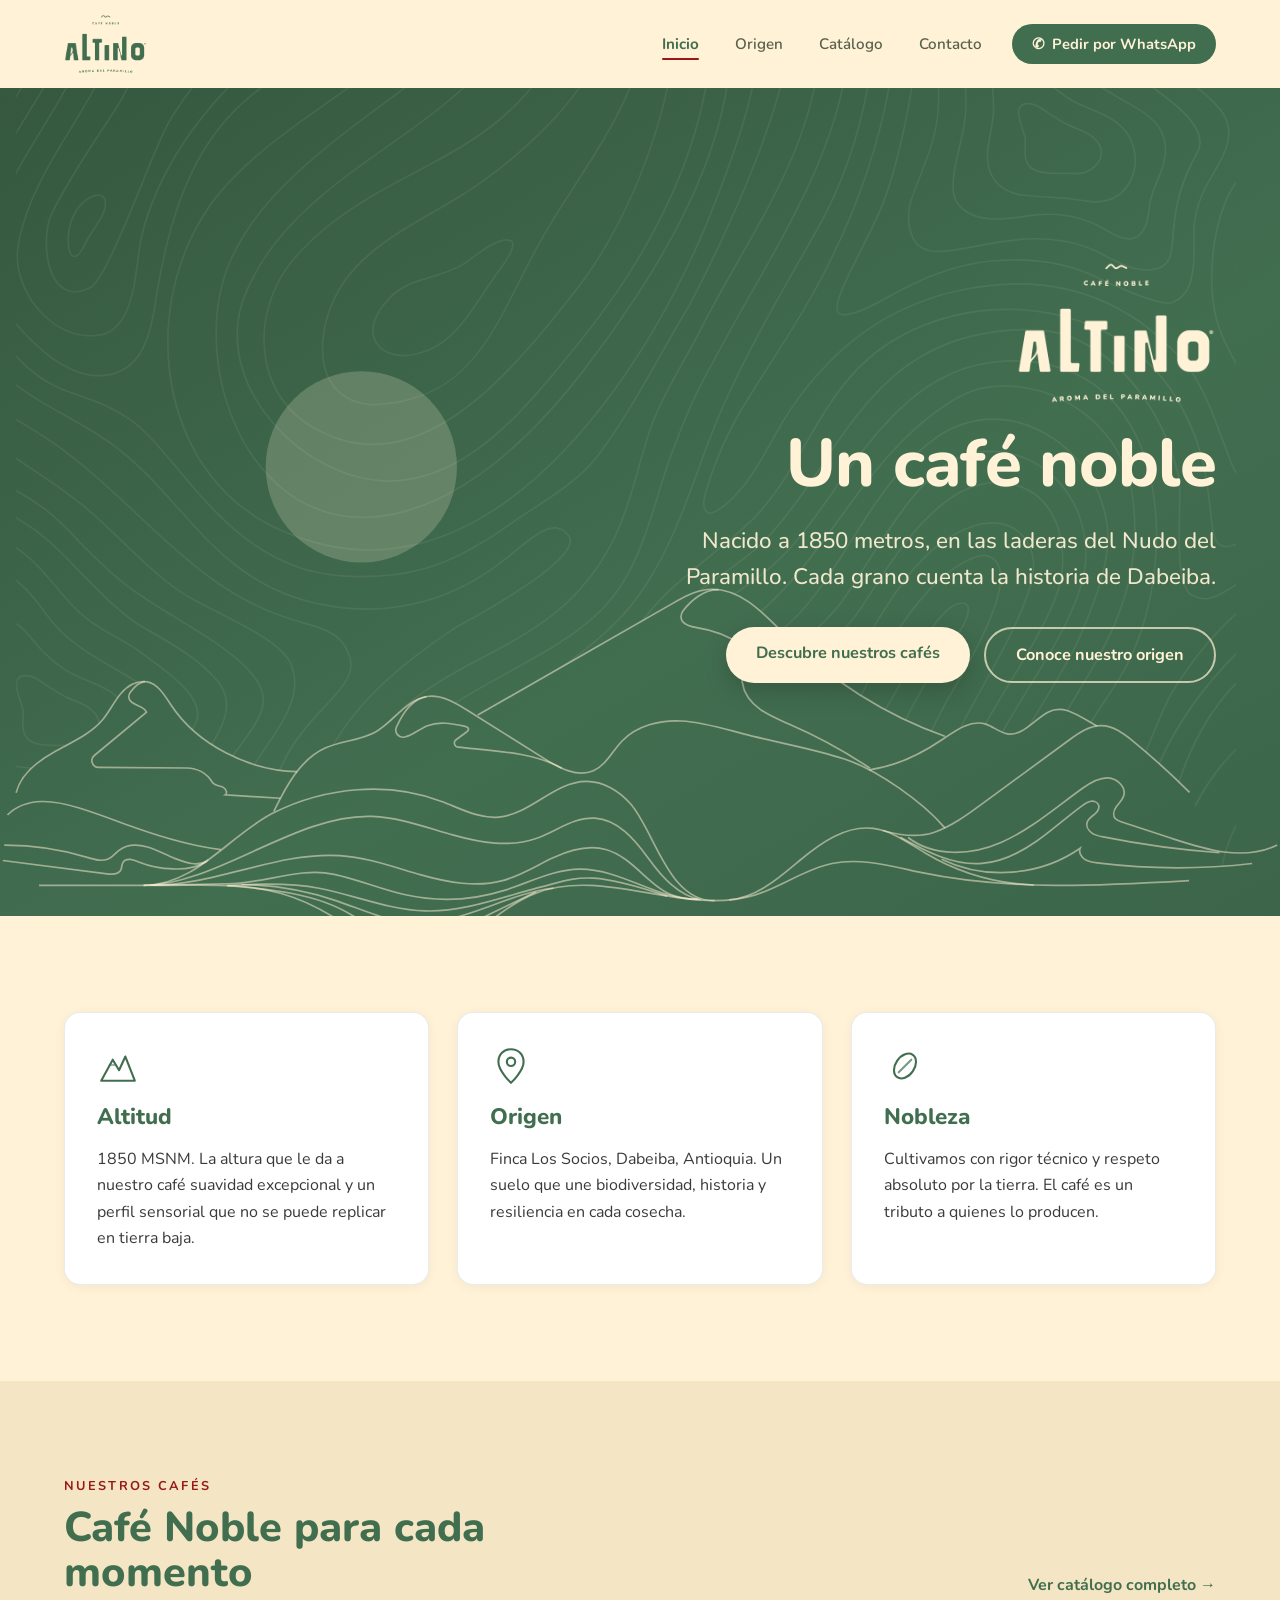
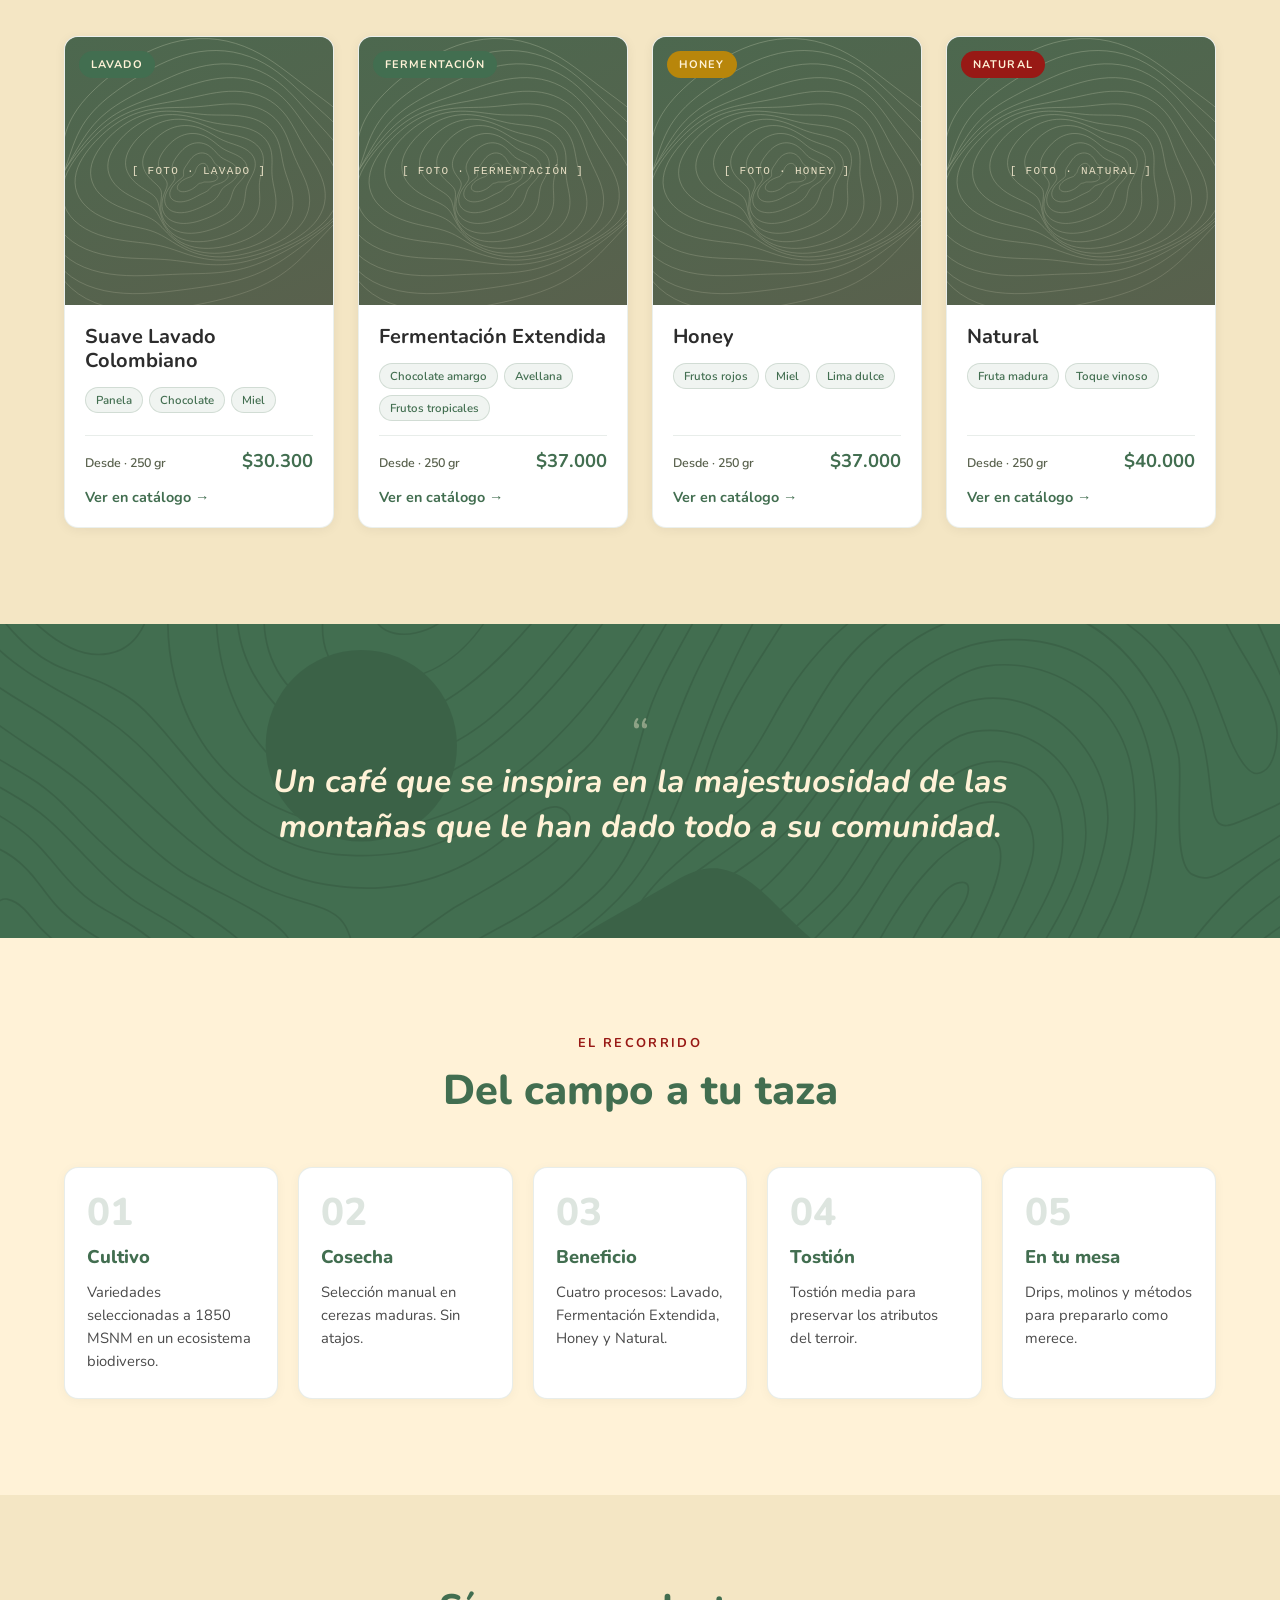
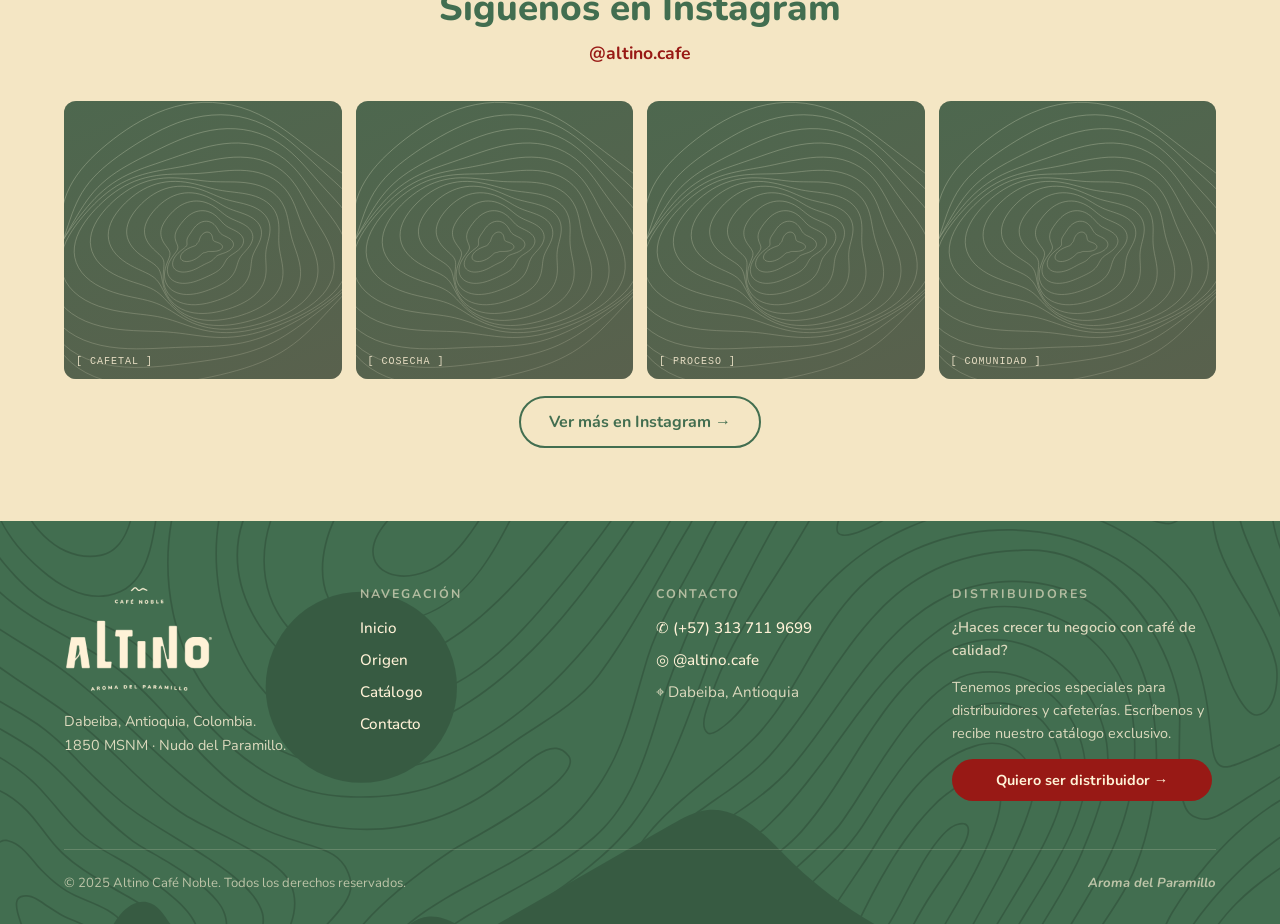
==== index.html @ 61cf91ed "refactor" ====
<!doctype html>
<html>
  <head>
    <meta charset="utf-8" />
    <meta name="viewport" content="width=device-width, initial-scale=1" />
    <link rel="stylesheet" href="./styles.css" />
    <script src="./main.js" defer></script>
    <title>Altino Café Noble — Aroma del Paramillo | Dabeiba, Antioquia</title>
    <meta
      name="description"
      content="Café de alta montaña nacido a 1850 MSNM en Dabeiba, Antioquia. Variedades premium, fermentación artesanal y compromiso con la comunidad del Nudo del Paramillo."
    />
    <meta property="og:title" content="Altino — Café Noble de Alta Montaña" />
    <meta
      property="og:description"
      content="Café de origen colombiano a 1850 MSNM. Lavado, Honey, Natural y Fermentación Extendida."
    />
    <meta property="og:image" content="assets/og-home.jpg" />
    <meta property="og:type" content="website" />
    <meta name="twitter:card" content="summary_large_image" />
    <link rel="preconnect" href="https://fonts.googleapis.com" />
    <link rel="preconnect" href="https://fonts.gstatic.com" crossorigin="" />
    <style>
      /* cyrillic-ext */
      @font-face {
        font-family: "Nunito";
        font-style: italic;
        font-weight: 700;
        font-display: swap;
        src: url("[data-uri]")
          format("woff2");
        unicode-range:
          U+0460-052F, U+1C80-1C8A, U+20B4, U+2DE0-2DFF, U+A640-A69F,
          U+FE2E-FE2F;
      }
      /* cyrillic */
      @font-face {
        font-family: "Nunito";
        font-style: italic;
        font-weight: 700;
        font-display: swap;
        src: url("[data-uri]")
          format("woff2");
        unicode-range: U+0301, U+0400-045F, U+0490-0491, U+04B0-04B1, U+2116;
      }
      /* vietnamese */
      @font-face {
        font-family: "Nunito";
        font-style: italic;
        font-weight: 700;
        font-display: swap;
        src: url("[data-uri]")
          format("woff2");
        unicode-range:
          U+0102-0103, U+0110-0111, U+0128-0129, U+0168-0169, U+01A0-01A1,
          U+01AF-01B0, U+0300-0301, U+0303-0304, U+0308-0309, U+0323, U+0329,
          U+1EA0-1EF9, U+20AB;
      }
      /* latin-ext */
      @font-face {
        font-family: "Nunito";
        font-style: italic;
        font-weight: 700;
        font-display: swap;
        src: url("[data-uri]")
          format("woff2");
        unicode-range:
          U+0100-02BA, U+02BD-02C5, U+02C7-02CC, U+02CE-02D7, U+02DD-02FF,
          U+0304, U+0308, U+0329, U+1D00-1DBF, U+1E00-1E9F, U+1EF2-1EFF, U+2020,
          U+20A0-20AB, U+20AD-20C0, U+2113, U+2C60-2C7F, U+A720-A7FF;
      }
      /* latin */
      @font-face {
        font-family: "Nunito";
        font-style: italic;
        font-weight: 700;
        font-display: swap;
        src: url("[data-uri]")
          format("woff2");
        unicode-range:
          U+0000-00FF, U+0131, U+0152-0153, U+02BB-02BC, U+02C6, U+02DA, U+02DC,
          U+0304, U+0308, U+0329, U+2000-206F, U+20AC, U+2122, U+2191, U+2193,
          U+2212, U+2215, U+FEFF, U+FFFD;
      }
      /* cyrillic-ext */
      @font-face {
        font-family: "Nunito";
        font-style: normal;
        font-weight: 400;
        font-display: swap;
        src: url("[data-uri]")
          format("woff2");
        unicode-range:
          U+0460-052F, U+1C80-1C8A, U+20B4, U+2DE0-2DFF, U+A640-A69F,
          U+FE2E-FE2F;
      }
      /* cyrillic */
      @font-face {
        font-family: "Nunito";
        font-style: normal;
        font-weight: 400;
        font-display: swap;
        src: url("[data-uri]")
          format("woff2");
        unicode-range: U+0301, U+0400-045F, U+0490-0491, U+04B0-04B1, U+2116;
      }
      /* vietnamese */
      @font-face {
        font-family: "Nunito";
        font-style: normal;
        font-weight: 400;
        font-display: swap;
        src: url("[data-uri]")
          format("woff2");
        unicode-range:
          U+0102-0103, U+0110-0111, U+0128-0129, U+0168-0169, U+01A0-01A1,
          U+01AF-01B0, U+0300-0301, U+0303-0304, U+0308-0309, U+0323, U+0329,
          U+1EA0-1EF9, U+20AB;
      }
      /* latin-ext */
      @font-face {
        font-family: "Nunito";
        font-style: normal;
        font-weight: 400;
        font-display: swap;
        src: url("[data-uri]")
          format("woff2");
        unicode-range:
          U+0100-02BA, U+02BD-02C5, U+02C7-02CC, U+02CE-02D7, U+02DD-02FF,
          U+0304, U+0308, U+0329, U+1D00-1DBF, U+1E00-1E9F, U+1EF2-1EFF, U+2020,
          U+20A0-20AB, U+20AD-20C0, U+2113, U+2C60-2C7F, U+A720-A7FF;
      }
      /* latin */
      @font-face {
        font-family: "Nunito";
        font-style: normal;
        font-weight: 400;
        font-display: swap;
        src: url("[data-uri]")
          format("woff2");
        unicode-range:
          U+0000-00FF, U+0131, U+0152-0153, U+02BB-02BC, U+02C6, U+02DA, U+02DC,
          U+0304, U+0308, U+0329, U+2000-206F, U+20AC, U+2122, U+2191, U+2193,
          U+2212, U+2215, U+FEFF, U+FFFD;
      }
      /* cyrillic-ext */
      @font-face {
        font-family: "Nunito";
        font-style: normal;
        font-weight: 500;
        font-display: swap;
        src: url("[data-uri]")
          format("woff2");
        unicode-range:
          U+0460-052F, U+1C80-1C8A, U+20B4, U+2DE0-2DFF, U+A640-A69F,
          U+FE2E-FE2F;
      }
      /* cyrillic */
      @font-face {
        font-family: "Nunito";
        font-style: normal;
        font-weight: 500;
        font-display: swap;
        src: url("[data-uri]")
          format("woff2");
        unicode-range: U+0301, U+0400-045F, U+0490-0491, U+04B0-04B1, U+2116;
      }
      /* vietnamese */
      @font-face {
        font-family: "Nunito";
        font-style: normal;
        font-weight: 500;
        font-display: swap;
        src: url("[data-uri]")
          format("woff2");
        unicode-range:
          U+0102-0103, U+0110-0111, U+0128-0129, U+0168-0169, U+01A0-01A1,
          U+01AF-01B0, U+0300-0301, U+0303-0304, U+0308-0309, U+0323, U+0329,
          U+1EA0-1EF9, U+20AB;
      }
      /* latin-ext */
      @font-face {
        font-family: "Nunito";
        font-style: normal;
        font-weight: 500;
        font-display: swap;
        src: url("[data-uri]")
          format("woff2");
        unicode-range:
          U+0100-02BA, U+02BD-02C5, U+02C7-02CC, U+02CE-02D7, U+02DD-02FF,
          U+0304, U+0308, U+0329, U+1D00-1DBF, U+1E00-1E9F, U+1EF2-1EFF, U+2020,
          U+20A0-20AB, U+20AD-20C0, U+2113, U+2C60-2C7F, U+A720-A7FF;
      }
      /* latin */
      @font-face {
        font-family: "Nunito";
        font-style: normal;
        font-weight: 500;
        font-display: swap;
        src: url("[data-uri]")
          format("woff2");
        unicode-range:
          U+0000-00FF, U+0131, U+0152-0153, U+02BB-02BC, U+02C6, U+02DA, U+02DC,
          U+0304, U+0308, U+0329, U+2000-206F, U+20AC, U+2122, U+2191, U+2193,
          U+2212, U+2215, U+FEFF, U+FFFD;
      }
      /* cyrillic-ext */
      @font-face {
        font-family: "Nunito";
        font-style: normal;
        font-weight: 600;
        font-display: swap;
        src: url("[data-uri]")
          format("woff2");
        unicode-range:
          U+0460-052F, U+1C80-1C8A, U+20B4, U+2DE0-2DFF, U+A640-A69F,
          U+FE2E-FE2F;
      }
      /* cyrillic */
      @font-face {
        font-family: "Nunito";
        font-style: normal;
        font-weight: 600;
        font-display: swap;
        src: url("[data-uri]")
          format("woff2");
        unicode-range: U+0301, U+0400-045F, U+0490-0491, U+04B0-04B1, U+2116;
      }
      /* vietnamese */
      @font-face {
        font-family: "Nunito";
        font-style: normal;
        font-weight: 600;
        font-display: swap;
        src: url("[data-uri]")
          format("woff2");
        unicode-range:
          U+0102-0103, U+0110-0111, U+0128-0129, U+0168-0169, U+01A0-01A1,
          U+01AF-01B0, U+0300-0301, U+0303-0304, U+0308-0309, U+0323, U+0329,
          U+1EA0-1EF9, U+20AB;
      }
      /* latin-ext */
      @font-face {
        font-family: "Nunito";
        font-style: normal;
        font-weight: 600;
        font-display: swap;
        src: url("[data-uri]")
          format("woff2");
        unicode-range:
          U+0100-02BA, U+02BD-02C5, U+02C7-02CC, U+02CE-02D7, U+02DD-02FF,
          U+0304, U+0308, U+0329, U+1D00-1DBF, U+1E00-1E9F, U+1EF2-1EFF, U+2020,
          U+20A0-20AB, U+20AD-20C0, U+2113, U+2C60-2C7F, U+A720-A7FF;
      }
      /* latin */
      @font-face {
        font-family: "Nunito";
        font-style: normal;
        font-weight: 600;
        font-display: swap;
        src: url("[data-uri]")
          format("woff2");
        unicode-range:
          U+0000-00FF, U+0131, U+0152-0153, U+02BB-02BC, U+02C6, U+02DA, U+02DC,
          U+0304, U+0308, U+0329, U+2000-206F, U+20AC, U+2122, U+2191, U+2193,
          U+2212, U+2215, U+FEFF, U+FFFD;
      }
      /* cyrillic-ext */
      @font-face {
        font-family: "Nunito";
        font-style: normal;
        font-weight: 700;
        font-display: swap;
        src: url("[data-uri]")
          format("woff2");
        unicode-range:
          U+0460-052F, U+1C80-1C8A, U+20B4, U+2DE0-2DFF, U+A640-A69F,
          U+FE2E-FE2F;
      }
      /* cyrillic */
      @font-face {
        font-family: "Nunito";
        font-style: normal;
        font-weight: 700;
        font-display: swap;
        src: url("[data-uri]")
          format("woff2");
        unicode-range: U+0301, U+0400-045F, U+0490-0491, U+04B0-04B1, U+2116;
      }
      /* vietnamese */
      @font-face {
        font-family: "Nunito";
        font-style: normal;
        font-weight: 700;
        font-display: swap;
        src: url("[data-uri]")
          format("woff2");
        unicode-range:
          U+0102-0103, U+0110-0111, U+0128-0129, U+0168-0169, U+01A0-01A1,
          U+01AF-01B0, U+0300-0301, U+0303-0304, U+0308-0309, U+0323, U+0329,
          U+1EA0-1EF9, U+20AB;
      }
      /* latin-ext */
      @font-face {
        font-family: "Nunito";
        font-style: normal;
        font-weight: 700;
        font-display: swap;
        src: url("[data-uri]")
          format("woff2");
        unicode-range:
          U+0100-02BA, U+02BD-02C5, U+02C7-02CC, U+02CE-02D7, U+02DD-02FF,
          U+0304, U+0308, U+0329, U+1D00-1DBF, U+1E00-1E9F, U+1EF2-1EFF, U+2020,
          U+20A0-20AB, U+20AD-20C0, U+2113, U+2C60-2C7F, U+A720-A7FF;
      }
      /* latin */
      @font-face {
        font-family: "Nunito";
        font-style: normal;
        font-weight: 700;
        font-display: swap;
        src: url("[data-uri]")
          format("woff2");
        unicode-range:
          U+0000-00FF, U+0131, U+0152-0153, U+02BB-02BC, U+02C6, U+02DA, U+02DC,
          U+0304, U+0308, U+0329, U+2000-206F, U+20AC, U+2122, U+2191, U+2193,
          U+2212, U+2215, U+FEFF, U+FFFD;
      }
      /* cyrillic-ext */
      @font-face {
        font-family: "Nunito";
        font-style: normal;
        font-weight: 800;
        font-display: swap;
        src: url("[data-uri]")
          format("woff2");
        unicode-range:
          U+0460-052F, U+1C80-1C8A, U+20B4, U+2DE0-2DFF, U+A640-A69F,
          U+FE2E-FE2F;
      }
      /* cyrillic */
      @font-face {
        font-family: "Nunito";
        font-style: normal;
        font-weight: 800;
        font-display: swap;
        src: url("[data-uri]")
          format("woff2");
        unicode-range: U+0301, U+0400-045F, U+0490-0491, U+04B0-04B1, U+2116;
      }
      /* vietnamese */
      @font-face {
        font-family: "Nunito";
        font-style: normal;
        font-weight: 800;
        font-display: swap;
        src: url("[data-uri]")
          format("woff2");
        unicode-range:
          U+0102-0103, U+0110-0111, U+0128-0129, U+0168-0169, U+01A0-01A1,
          U+01AF-01B0, U+0300-0301, U+0303-0304, U+0308-0309, U+0323, U+0329,
          U+1EA0-1EF9, U+20AB;
      }
      /* latin-ext */
      @font-face {
        font-family: "Nunito";
        font-style: normal;
        font-weight: 800;
        font-display: swap;
        src: url("[data-uri]")
          format("woff2");
        unicode-range:
          U+0100-02BA, U+02BD-02C5, U+02C7-02CC, U+02CE-02D7, U+02DD-02FF,
          U+0304, U+0308, U+0329, U+1D00-1DBF, U+1E00-1E9F, U+1EF2-1EFF, U+2020,
          U+20A0-20AB, U+20AD-20C0, U+2113, U+2C60-2C7F, U+A720-A7FF;
      }
      /* latin */
      @font-face {
        font-family: "Nunito";
        font-style: normal;
        font-weight: 800;
        font-display: swap;
        src: url("[data-uri]")
          format("woff2");
        unicode-range:
          U+0000-00FF, U+0131, U+0152-0153, U+02BB-02BC, U+02C6, U+02DA, U+02DC,
          U+0304, U+0308, U+0329, U+2000-206F, U+20AC, U+2122, U+2191, U+2193,
          U+2212, U+2215, U+FEFF, U+FFFD;
      }
    </style>
    <style>
      html,
      body {
        background: transparent;
      }
      x-dc {
        display: none !important;
      }
      .scp0:hover {
        transform: translateY(-2px);
        box-shadow: rgba(0, 0, 0, 0.26) 0px 12px 32px;
      }
      .scp1:hover {
        background: rgb(255, 242, 215);
        color: rgb(66, 110, 80);
      }
      .scp2:hover {
        color: rgb(152, 25, 21);
      }
      .scp3:hover {
        color: rgb(66, 110, 80);
      }
      .scp4:hover {
        background: rgb(66, 110, 80);
        color: rgb(255, 242, 215);
      }
      .scp5:hover {
        background: rgb(89, 97, 77);
        transform: translateY(-1px);
      }
      .scp6:hover {
        transform: translateY(-4px);
        box-shadow: rgba(66, 110, 80, 0.18) 0px 8px 32px;
      }
      .scp7:hover {
        background: rgb(89, 97, 77);
      }
      .scp8:hover {
        color: rgb(255, 255, 255);
      }
      .scp9:hover {
        transform: translateY(-1px);
        filter: brightness(1.08);
      }
      html,
      body {
        height: 100%;
        margin: 0px;
      }
      * {
        box-sizing: border-box;
      }
      html {
        scroll-behavior: smooth;
      }
      body {
        margin: 0px;
        background: rgb(255, 242, 215);
      }
      a:focus-visible,
      button:focus-visible {
        outline: rgb(152, 25, 21) solid 3px;
        outline-offset: 2px;
        border-radius: 6px;
      }
      @keyframes fadeUp {
        0% {
          opacity: 0;
          transform: translateY(22px);
        }
        100% {
          opacity: 1;
          transform: translateY(0px);
        }
      }

      .altino-links-desktop {
        display: flex;
        align-items: center;
        gap: 8px;
      }

      .altino-mobile {
        display: none;
      }

      .altino-mobile summary {
        list-style: none;
        display: inline-flex;
        align-items: center;
        justify-content: center;
        background: transparent;
        color: rgb(66, 110, 80);
        padding: 8px 4px;
        cursor: pointer;
        border: none;
      }

      .altino-mobile summary::-webkit-details-marker {
        display: none;
      }

      .altino-mobile summary::marker {
        display: none;
      }

      .menu-label-sr {
        position: absolute;
        width: 1px;
        height: 1px;
        padding: 0;
        margin: -1px;
        overflow: hidden;
        clip: rect(0, 0, 0, 0);
        white-space: nowrap;
        border: 0;
      }

      .menu-icon {
        width: 26px;
        height: 18px;
        display: inline-flex;
        flex-direction: column;
        justify-content: space-between;
      }

      .menu-icon span {
        display: block;
        width: 100%;
        height: 2.5px;
        background: rgb(66, 110, 80);
        border-radius: 2px;
        transform-origin: center;
        transition: transform 0.25s ease, opacity 0.2s ease;
      }

      .altino-mobile[open] .menu-icon span:nth-child(1) {
        transform: translateY(7.8px) rotate(45deg);
      }

      .altino-mobile[open] .menu-icon span:nth-child(2) {
        opacity: 0;
      }

      .altino-mobile[open] .menu-icon span:nth-child(3) {
        transform: translateY(-7.8px) rotate(-45deg);
      }

      .altino-mobile-panel {
        display: none;
        flex-direction: column;
        gap: 4px;
        margin-top: 10px;
        padding: 10px 0 0;
        border-top: 1px solid rgba(66, 110, 80, 0.15);
      }

      .altino-mobile-link {
        text-decoration: none;
        color: rgb(66, 110, 80);
        font-weight: 700;
        font-size: 1rem;
        padding: 10px 2px;
      }

      .altino-mobile-wa {
        text-decoration: none;
        text-align: center;
        background: rgb(66, 110, 80);
        color: rgb(255, 242, 215);
        font-weight: 700;
        font-size: 0.95rem;
        padding: 12px;
        border-radius: 9999px;
        margin-top: 8px;
      }

      @media (max-width: 900px) {
        nav[aria-label="Principal"] > div {
          padding: 12px 16px !important;
          flex-wrap: wrap;
          align-items: center;
        }

        nav[aria-label="Principal"] img {
          height: 48px !important;
        }

        .altino-links-desktop {
          display: none !important;
        }

        .altino-mobile {
          display: block;
          margin-left: auto;
        }

        .altino-mobile-panel {
          flex-basis: 100%;
          width: 100%;
        }

        .altino-mobile[open] + .altino-mobile-panel {
          display: flex;
        }
      }
    </style>
  </head>
  <body>
    <div>
      <div>
        <div
          style="
            font-family: Nunito, sans-serif;
            color: rgb(44, 44, 44);
            background: rgb(255, 242, 215);
          "
        >
          <div>
            <header
              style="
                position: sticky;
                top: 0px;
                z-index: 50;
                font-family: Nunito, sans-serif;
              "
            >
              <nav
                aria-label="Principal"
                style="
                  background: rgb(255, 242, 215);
                  box-shadow: rgba(66, 110, 80, 0.08) 0px 1px 0px;
                  transition: box-shadow 0.25s;
                "
              >
                <div
                  style="
                    max-width: 1200px;
                    margin: 0px auto;
                    padding: 14px 24px;
                    display: flex;
                    align-items: center;
                    justify-content: space-between;
                    gap: 16px;
                  "
                >
                  <a
                    href="index.html"
                    aria-label="Altino — Café Noble — Inicio"
                    style="
                      display: flex;
                      align-items: center;
                      text-decoration: none;
                      flex-shrink: 0;
                    "
                    ><img
                      src="[data-uri]"
                      alt="Altino Café Noble — Aroma del Paramillo"
                      style="height: 60px; width: auto; display: block"
                  /></a>
                  <div style="display: flex; align-items: center; gap: 8px">
                    <a
                      href="index.html"
                      aria-current="page"
                      style="
                        position: relative;
                        text-decoration: none;
                        color: rgb(66, 110, 80);
                        font-weight: 700;
                        font-size: 0.95rem;
                        padding: 8px 14px;
                      "
                      >Inicio<span
                        style="
                          position: absolute;
                          left: 14px;
                          right: 14px;
                          bottom: 2px;
                          height: 2px;
                          background: rgb(152, 25, 21);
                          border-radius: 2px;
                        "
                      ></span></a
                    ><a
                      href="origen.html"
                      class="scp3"
                      style="
                        text-decoration: none;
                        color: rgb(89, 97, 77);
                        font-weight: 600;
                        font-size: 0.95rem;
                        padding: 8px 14px;
                        border-radius: 9999px;
                        transition: color 0.2s;
                      "
                      >Origen</a
                    ><a
                      href="catalogo.html"
                      class="scp3"
                      style="
                        text-decoration: none;
                        color: rgb(89, 97, 77);
                        font-weight: 600;
                        font-size: 0.95rem;
                        padding: 8px 14px;
                        border-radius: 9999px;
                        transition: color 0.2s;
                      "
                      >Catálogo</a
                    ><a
                      href="contacto.html"
                      class="scp3"
                      style="
                        text-decoration: none;
                        color: rgb(89, 97, 77);
                        font-weight: 600;
                        font-size: 0.95rem;
                        padding: 8px 14px;
                        border-radius: 9999px;
                        transition: color 0.2s;
                      "
                      >Contacto</a
                    ><a
                      href="https://wa.me/573137119699?text=Hola%2C%20quiero%20hacer%20un%20pedido%20de%20caf%C3%A9%20Altino"
                      target="_blank"
                      rel="noopener"
                      aria-label="Pedir por WhatsApp"
                      class="scp5"
                      style="
                        margin-left: 8px;
                        display: inline-flex;
                        align-items: center;
                        gap: 7px;
                        text-decoration: none;
                        background: rgb(66, 110, 80);
                        color: rgb(255, 242, 215);
                        font-weight: 700;
                        font-size: 0.92rem;
                        padding: 10px 20px;
                        border-radius: 9999px;
                        transition:
                          background 0.2s,
                          transform 0.2s;
                      "
                      ><span>✆</span> Pedir por WhatsApp</a
                    >
                  </div>
                </div>
              </nav>
            </header>
          </div>
          <main>
            <section
              style="
                position: relative;
                overflow: hidden;
                min-height: 92vh;
                display: flex;
                align-items: center;
                background: linear-gradient(
                  150deg,
                  rgb(53, 88, 63) 0%,
                  rgb(66, 110, 80) 60%,
                  rgb(60, 101, 73) 100%
                );
              "
            >
              <div
                style="
                  position: absolute;
                  inset: 0px;
                  background-image: url(&quot;[data-uri]&quot;);
                  background-size: cover;
                  background-position: center center;
                  opacity: 1;
                "
              ></div>
              <div
                style="
                  position: relative;
                  max-width: 1200px;
                  margin: 0px auto;
                  padding: 120px 24px 180px;
                  width: 100%;
                "
              >
                <div
                  style="
                    max-width: 680px;
                    display: flex;
                    flex-direction: column;
                    gap: 24px;
                    align-items: flex-end;
                    margin-left: auto;
                  "
                >
                  <img
                    src="[data-uri]"
                    alt="Altino Café Noble — Aroma del Paramillo"
                    style="width: 200px; height: auto; display: block"
                  />
                  <h1
                    style="
                      margin: 0px;
                      font-size: clamp(2.6rem, 6vw, 4.2rem);
                      font-weight: 800;
                      line-height: 1.05;
                      color: rgb(255, 242, 215);
                      letter-spacing: -0.01em;
                      text-wrap: balance;
                      text-align: right;
                    "
                  >
                    Un café noble
                  </h1>
                  <p
                    style="
                      margin: 0px;
                      font-size: clamp(1.05rem, 2.2vw, 1.4rem);
                      font-weight: 500;
                      line-height: 1.6;
                      color: rgba(255, 242, 215, 0.92);
                      max-width: 560px;
                      text-align: right;
                    "
                  >
                    Nacido a 1850 metros, en las laderas del Nudo del Paramillo.
                    Cada grano cuenta la historia de Dabeiba.
                  </p>
                  <div
                    style="
                      display: flex;
                      flex-wrap: wrap;
                      gap: 14px;
                      margin-top: 8px;
                      justify-content: flex-end;
                    "
                  >
                    <a
                      href="catalogo.html"
                      class="scp0"
                      style="
                        text-decoration: none;
                        background: rgb(255, 242, 215);
                        color: rgb(66, 110, 80);
                        font-weight: 700;
                        font-size: 1.02rem;
                        padding: 15px 30px;
                        border-radius: 9999px;
                        transition:
                          transform 0.2s,
                          box-shadow 0.2s;
                        box-shadow: rgba(0, 0, 0, 0.18) 0px 8px 24px;
                      "
                      >Descubre nuestros cafés</a
                    ><a
                      href="origen.html"
                      class="scp1"
                      style="
                        text-decoration: none;
                        background: transparent;
                        color: rgb(255, 242, 215);
                        font-weight: 700;
                        font-size: 1.02rem;
                        padding: 15px 30px;
                        border-radius: 9999px;
                        border: 2px solid rgba(255, 242, 215, 0.7);
                        transition:
                          background 0.2s,
                          color 0.2s;
                      "
                      >Conoce nuestro origen</a
                    >
                  </div>
                </div>
              </div>
            </section>
            <section
              style="max-width: 1200px; margin: 0px auto; padding: 96px 24px"
            >
              <div
                style="
                  display: grid;
                  grid-template-columns: repeat(auto-fit, minmax(260px, 1fr));
                  gap: 28px;
                "
              >
                <div
                  style="
                    display: flex;
                    flex-direction: column;
                    gap: 14px;
                    padding: 32px;
                    background: rgb(255, 255, 255);
                    border-radius: 16px;
                    border: 1px solid rgba(66, 110, 80, 0.12);
                    box-shadow: rgba(0, 0, 0, 0.05) 0px 2px 12px;
                    animation-duration: 0.7s;
                    animation-timing-function: ease;
                    animation-delay: 0s;
                    animation-iteration-count: 1;
                    animation-direction: normal;
                    animation-fill-mode: both;
                    animation-play-state: running;
                    animation-name: fadeUp;
                    animation-timeline: view();
                    animation-range: entry cover 22%;
                  "
                >
                  <svg
                    viewBox="0 0 40 40"
                    width="42"
                    height="42"
                    fill="none"
                    stroke="#426E50"
                    stroke-width="2"
                    stroke-linecap="round"
                    stroke-linejoin="round"
                    aria-hidden="true"
                  >
                    <path d="M4 34 L15 14 L21 24 L27 11 L36 34 Z"></path>
                    <path d="M12 19 L18 19" opacity="0.5"></path>
                  </svg>
                  <h3
                    style="
                      margin: 0px;
                      font-size: 1.4rem;
                      font-weight: 800;
                      color: rgb(66, 110, 80);
                    "
                  >
                    Altitud
                  </h3>
                  <p
                    style="
                      margin: 0px;
                      font-size: 1rem;
                      line-height: 1.65;
                      color: rgb(58, 58, 58);
                    "
                  >
                    1850 MSNM. La altura que le da a nuestro café suavidad
                    excepcional y un perfil sensorial que no se puede replicar
                    en tierra baja.
                  </p>
                </div>
                <div
                  style="
                    display: flex;
                    flex-direction: column;
                    gap: 14px;
                    padding: 32px;
                    background: rgb(255, 255, 255);
                    border-radius: 16px;
                    border: 1px solid rgba(66, 110, 80, 0.12);
                    box-shadow: rgba(0, 0, 0, 0.05) 0px 2px 12px;
                    animation-duration: 0.7s;
                    animation-timing-function: ease;
                    animation-delay: 0s;
                    animation-iteration-count: 1;
                    animation-direction: normal;
                    animation-fill-mode: both;
                    animation-play-state: running;
                    animation-name: fadeUp;
                    animation-timeline: view();
                    animation-range: entry cover 22%;
                  "
                >
                  <svg
                    viewBox="0 0 40 40"
                    width="42"
                    height="42"
                    fill="none"
                    stroke="#426E50"
                    stroke-width="2"
                    stroke-linecap="round"
                    stroke-linejoin="round"
                    aria-hidden="true"
                  >
                    <path
                      d="M20 4 C13 4 8 9 8 16 C8 25 20 36 20 36 C20 36 32 25 32 16 C32 9 27 4 20 4 Z"
                    ></path>
                    <circle cx="20" cy="16" r="4"></circle>
                  </svg>
                  <h3
                    style="
                      margin: 0px;
                      font-size: 1.4rem;
                      font-weight: 800;
                      color: rgb(66, 110, 80);
                    "
                  >
                    Origen
                  </h3>
                  <p
                    style="
                      margin: 0px;
                      font-size: 1rem;
                      line-height: 1.65;
                      color: rgb(58, 58, 58);
                    "
                  >
                    Finca Los Socios, Dabeiba, Antioquia. Un suelo que une
                    biodiversidad, historia y resiliencia en cada cosecha.
                  </p>
                </div>
                <div
                  style="
                    display: flex;
                    flex-direction: column;
                    gap: 14px;
                    padding: 32px;
                    background: rgb(255, 255, 255);
                    border-radius: 16px;
                    border: 1px solid rgba(66, 110, 80, 0.12);
                    box-shadow: rgba(0, 0, 0, 0.05) 0px 2px 12px;
                    animation-duration: 0.7s;
                    animation-timing-function: ease;
                    animation-delay: 0s;
                    animation-iteration-count: 1;
                    animation-direction: normal;
                    animation-fill-mode: both;
                    animation-play-state: running;
                    animation-name: fadeUp;
                    animation-timeline: view();
                    animation-range: entry cover 22%;
                  "
                >
                  <svg
                    viewBox="0 0 40 40"
                    width="42"
                    height="42"
                    fill="none"
                    stroke="#426E50"
                    stroke-width="2"
                    stroke-linecap="round"
                    stroke-linejoin="round"
                    aria-hidden="true"
                  >
                    <ellipse
                      cx="20"
                      cy="20"
                      rx="9"
                      ry="13"
                      transform="rotate(35 20 20)"
                    ></ellipse>
                    <path d="M14 26 C18 22 22 18 26 14" opacity="0.7"></path>
                  </svg>
                  <h3
                    style="
                      margin: 0px;
                      font-size: 1.4rem;
                      font-weight: 800;
                      color: rgb(66, 110, 80);
                    "
                  >
                    Nobleza
                  </h3>
                  <p
                    style="
                      margin: 0px;
                      font-size: 1rem;
                      line-height: 1.65;
                      color: rgb(58, 58, 58);
                    "
                  >
                    Cultivamos con rigor técnico y respeto absoluto por la
                    tierra. El café es un tributo a quienes lo producen.
                  </p>
                </div>
              </div>
            </section>
            <section style="background: rgb(244, 230, 196); padding: 96px 0px">
              <div
                style="max-width: 1200px; margin: 0px auto; padding: 0px 24px"
              >
                <div
                  style="
                    display: flex;
                    flex-wrap: wrap;
                    align-items: flex-end;
                    justify-content: space-between;
                    gap: 16px;
                    margin-bottom: 40px;
                  "
                >
                  <div
                    style="
                      max-width: 620px;
                      display: flex;
                      flex-direction: column;
                      gap: 10px;
                    "
                  >
                    <span
                      style="
                        font-size: 0.8rem;
                        font-weight: 700;
                        letter-spacing: 0.18em;
                        text-transform: uppercase;
                        color: rgb(152, 25, 21);
                      "
                      >Nuestros cafés</span
                    >
                    <h2
                      style="
                        margin: 0px;
                        font-size: clamp(1.9rem, 4vw, 2.6rem);
                        font-weight: 800;
                        color: rgb(66, 110, 80);
                        line-height: 1.1;
                      "
                    >
                      Café Noble para cada momento
                    </h2>
                  </div>
                  <a
                    href="catalogo.html"
                    class="scp2"
                    style="
                      text-decoration: none;
                      color: rgb(66, 110, 80);
                      font-weight: 700;
                      font-size: 1rem;
                      white-space: nowrap;
                    "
                    >Ver catálogo completo →</a
                  >
                </div>
                <div
                  style="
                    display: grid;
                    grid-template-columns: repeat(
                      auto-fill,
                      minmax(240px, 1fr)
                    );
                    gap: 24px;
                  "
                >
                  <div>
                    <div
                      class="scp6"
                      style="
                        display: flex;
                        flex-direction: column;
                        background: rgb(255, 255, 255);
                        border-radius: 14px;
                        overflow: hidden;
                        box-shadow: rgba(0, 0, 0, 0.06) 0px 2px 12px;
                        border: 1px solid rgba(66, 110, 80, 0.1);
                        transition:
                          transform 0.2s,
                          box-shadow 0.2s;
                        font-family: Nunito, sans-serif;
                        height: 100%;
                      "
                    >
                      <div
                        style="
                          position: relative;
                          aspect-ratio: 1 / 1;
                          background: url(&quot;[data-uri]&quot;)
                            center center / cover rgb(89, 97, 77);
                          display: flex;
                          align-items: center;
                          justify-content: center;
                        "
                      >
                        <div
                          style="
                            position: absolute;
                            inset: 0px;
                            background: linear-gradient(
                              160deg,
                              rgba(66, 110, 80, 0.55),
                              rgba(89, 97, 77, 0.75)
                            );
                          "
                        ></div>
                        <span
                          style="
                            position: relative;
                            font-family: &quot;Courier New&quot;, monospace;
                            font-size: 11px;
                            letter-spacing: 0.12em;
                            text-transform: uppercase;
                            color: rgba(255, 242, 215, 0.85);
                          "
                          >[ foto · Lavado ]</span
                        ><span
                          style="
                            position: absolute;
                            top: 14px;
                            left: 14px;
                            background: rgb(66, 110, 80);
                            color: rgb(255, 242, 215);
                            font-size: 11px;
                            font-weight: 700;
                            letter-spacing: 0.1em;
                            text-transform: uppercase;
                            padding: 6px 12px;
                            border-radius: 9999px;
                          "
                          >Lavado</span
                        >
                      </div>
                      <div
                        style="
                          display: flex;
                          flex-direction: column;
                          gap: 14px;
                          padding: 20px;
                          flex: 1 1 0%;
                        "
                      >
                        <div
                          style="
                            display: flex;
                            flex-direction: column;
                            gap: 4px;
                          "
                        >
                          <h3
                            style="
                              margin: 0px;
                              font-size: 1.25rem;
                              font-weight: 700;
                              color: rgb(44, 44, 44);
                              line-height: 1.2;
                            "
                          >
                            Suave Lavado Colombiano
                          </h3>
                        </div>
                        <div style="display: flex; flex-wrap: wrap; gap: 6px">
                          <span
                            style="
                              font-size: 0.72rem;
                              font-weight: 600;
                              color: rgb(66, 110, 80);
                              background: rgba(66, 110, 80, 0.08);
                              border: 1px solid rgba(66, 110, 80, 0.18);
                              padding: 4px 10px;
                              border-radius: 9999px;
                            "
                            >Panela</span
                          ><span
                            style="
                              font-size: 0.72rem;
                              font-weight: 600;
                              color: rgb(66, 110, 80);
                              background: rgba(66, 110, 80, 0.08);
                              border: 1px solid rgba(66, 110, 80, 0.18);
                              padding: 4px 10px;
                              border-radius: 9999px;
                            "
                            >Chocolate</span
                          ><span
                            style="
                              font-size: 0.72rem;
                              font-weight: 600;
                              color: rgb(66, 110, 80);
                              background: rgba(66, 110, 80, 0.08);
                              border: 1px solid rgba(66, 110, 80, 0.18);
                              padding: 4px 10px;
                              border-radius: 9999px;
                            "
                            >Miel</span
                          >
                        </div>
                        <div
                          style="
                            margin-top: auto;
                            display: flex;
                            align-items: baseline;
                            justify-content: space-between;
                            padding-top: 12px;
                            border-top: 1px solid rgba(66, 110, 80, 0.12);
                          "
                        >
                          <span
                            style="
                              font-size: 0.78rem;
                              color: rgb(89, 97, 77);
                              font-weight: 600;
                            "
                            >Desde · 250 gr</span
                          ><span
                            style="
                              font-size: 1.15rem;
                              color: rgb(66, 110, 80);
                              font-weight: 700;
                            "
                            >$30.300</span
                          >
                        </div>
                        <a
                          href="catalogo.html"
                          class="scp2"
                          style="
                            text-decoration: none;
                            color: rgb(66, 110, 80);
                            font-weight: 700;
                            font-size: 0.9rem;
                            display: inline-flex;
                            align-items: center;
                            gap: 6px;
                          "
                          >Ver en catálogo →</a
                        >
                      </div>
                    </div>
                  </div>
                  <div>
                    <div
                      class="scp6"
                      style="
                        display: flex;
                        flex-direction: column;
                        background: rgb(255, 255, 255);
                        border-radius: 14px;
                        overflow: hidden;
                        box-shadow: rgba(0, 0, 0, 0.06) 0px 2px 12px;
                        border: 1px solid rgba(66, 110, 80, 0.1);
                        transition:
                          transform 0.2s,
                          box-shadow 0.2s;
                        font-family: Nunito, sans-serif;
                        height: 100%;
                      "
                    >
                      <div
                        style="
                          position: relative;
                          aspect-ratio: 1 / 1;
                          background: url(&quot;[data-uri]&quot;)
                            center center / cover rgb(89, 97, 77);
                          display: flex;
                          align-items: center;
                          justify-content: center;
                        "
                      >
                        <div
                          style="
                            position: absolute;
                            inset: 0px;
                            background: linear-gradient(
                              160deg,
                              rgba(66, 110, 80, 0.55),
                              rgba(89, 97, 77, 0.75)
                            );
                          "
                        ></div>
                        <span
                          style="
                            position: relative;
                            font-family: &quot;Courier New&quot;, monospace;
                            font-size: 11px;
                            letter-spacing: 0.12em;
                            text-transform: uppercase;
                            color: rgba(255, 242, 215, 0.85);
                          "
                          >[ foto · Fermentación ]</span
                        ><span
                          style="
                            position: absolute;
                            top: 14px;
                            left: 14px;
                            background: rgb(66, 110, 80);
                            color: rgb(255, 242, 215);
                            font-size: 11px;
                            font-weight: 700;
                            letter-spacing: 0.1em;
                            text-transform: uppercase;
                            padding: 6px 12px;
                            border-radius: 9999px;
                          "
                          >Fermentación</span
                        >
                      </div>
                      <div
                        style="
                          display: flex;
                          flex-direction: column;
                          gap: 14px;
                          padding: 20px;
                          flex: 1 1 0%;
                        "
                      >
                        <div
                          style="
                            display: flex;
                            flex-direction: column;
                            gap: 4px;
                          "
                        >
                          <h3
                            style="
                              margin: 0px;
                              font-size: 1.25rem;
                              font-weight: 700;
                              color: rgb(44, 44, 44);
                              line-height: 1.2;
                            "
                          >
                            Fermentación Extendida
                          </h3>
                        </div>
                        <div style="display: flex; flex-wrap: wrap; gap: 6px">
                          <span
                            style="
                              font-size: 0.72rem;
                              font-weight: 600;
                              color: rgb(66, 110, 80);
                              background: rgba(66, 110, 80, 0.08);
                              border: 1px solid rgba(66, 110, 80, 0.18);
                              padding: 4px 10px;
                              border-radius: 9999px;
                            "
                            >Chocolate amargo</span
                          ><span
                            style="
                              font-size: 0.72rem;
                              font-weight: 600;
                              color: rgb(66, 110, 80);
                              background: rgba(66, 110, 80, 0.08);
                              border: 1px solid rgba(66, 110, 80, 0.18);
                              padding: 4px 10px;
                              border-radius: 9999px;
                            "
                            >Avellana</span
                          ><span
                            style="
                              font-size: 0.72rem;
                              font-weight: 600;
                              color: rgb(66, 110, 80);
                              background: rgba(66, 110, 80, 0.08);
                              border: 1px solid rgba(66, 110, 80, 0.18);
                              padding: 4px 10px;
                              border-radius: 9999px;
                            "
                            >Frutos tropicales</span
                          >
                        </div>
                        <div
                          style="
                            margin-top: auto;
                            display: flex;
                            align-items: baseline;
                            justify-content: space-between;
                            padding-top: 12px;
                            border-top: 1px solid rgba(66, 110, 80, 0.12);
                          "
                        >
                          <span
                            style="
                              font-size: 0.78rem;
                              color: rgb(89, 97, 77);
                              font-weight: 600;
                            "
                            >Desde · 250 gr</span
                          ><span
                            style="
                              font-size: 1.15rem;
                              color: rgb(66, 110, 80);
                              font-weight: 700;
                            "
                            >$37.000</span
                          >
                        </div>
                        <a
                          href="catalogo.html"
                          class="scp2"
                          style="
                            text-decoration: none;
                            color: rgb(66, 110, 80);
                            font-weight: 700;
                            font-size: 0.9rem;
                            display: inline-flex;
                            align-items: center;
                            gap: 6px;
                          "
                          >Ver en catálogo →</a
                        >
                      </div>
                    </div>
                  </div>
                  <div>
                    <div
                      class="scp6"
                      style="
                        display: flex;
                        flex-direction: column;
                        background: rgb(255, 255, 255);
                        border-radius: 14px;
                        overflow: hidden;
                        box-shadow: rgba(0, 0, 0, 0.06) 0px 2px 12px;
                        border: 1px solid rgba(66, 110, 80, 0.1);
                        transition:
                          transform 0.2s,
                          box-shadow 0.2s;
                        font-family: Nunito, sans-serif;
                        height: 100%;
                      "
                    >
                      <div
                        style="
                          position: relative;
                          aspect-ratio: 1 / 1;
                          background: url(&quot;[data-uri]&quot;)
                            center center / cover rgb(89, 97, 77);
                          display: flex;
                          align-items: center;
                          justify-content: center;
                        "
                      >
                        <div
                          style="
                            position: absolute;
                            inset: 0px;
                            background: linear-gradient(
                              160deg,
                              rgba(66, 110, 80, 0.55),
                              rgba(89, 97, 77, 0.75)
                            );
                          "
                        ></div>
                        <span
                          style="
                            position: relative;
                            font-family: &quot;Courier New&quot;, monospace;
                            font-size: 11px;
                            letter-spacing: 0.12em;
                            text-transform: uppercase;
                            color: rgba(255, 242, 215, 0.85);
                          "
                          >[ foto · Honey ]</span
                        ><span
                          style="
                            position: absolute;
                            top: 14px;
                            left: 14px;
                            background: rgb(184, 134, 11);
                            color: rgb(255, 242, 215);
                            font-size: 11px;
                            font-weight: 700;
                            letter-spacing: 0.1em;
                            text-transform: uppercase;
                            padding: 6px 12px;
                            border-radius: 9999px;
                          "
                          >Honey</span
                        >
                      </div>
                      <div
                        style="
                          display: flex;
                          flex-direction: column;
                          gap: 14px;
                          padding: 20px;
                          flex: 1 1 0%;
                        "
                      >
                        <div
                          style="
                            display: flex;
                            flex-direction: column;
                            gap: 4px;
                          "
                        >
                          <h3
                            style="
                              margin: 0px;
                              font-size: 1.25rem;
                              font-weight: 700;
                              color: rgb(44, 44, 44);
                              line-height: 1.2;
                            "
                          >
                            Honey
                          </h3>
                        </div>
                        <div style="display: flex; flex-wrap: wrap; gap: 6px">
                          <span
                            style="
                              font-size: 0.72rem;
                              font-weight: 600;
                              color: rgb(66, 110, 80);
                              background: rgba(66, 110, 80, 0.08);
                              border: 1px solid rgba(66, 110, 80, 0.18);
                              padding: 4px 10px;
                              border-radius: 9999px;
                            "
                            >Frutos rojos</span
                          ><span
                            style="
                              font-size: 0.72rem;
                              font-weight: 600;
                              color: rgb(66, 110, 80);
                              background: rgba(66, 110, 80, 0.08);
                              border: 1px solid rgba(66, 110, 80, 0.18);
                              padding: 4px 10px;
                              border-radius: 9999px;
                            "
                            >Miel</span
                          ><span
                            style="
                              font-size: 0.72rem;
                              font-weight: 600;
                              color: rgb(66, 110, 80);
                              background: rgba(66, 110, 80, 0.08);
                              border: 1px solid rgba(66, 110, 80, 0.18);
                              padding: 4px 10px;
                              border-radius: 9999px;
                            "
                            >Lima dulce</span
                          >
                        </div>
                        <div
                          style="
                            margin-top: auto;
                            display: flex;
                            align-items: baseline;
                            justify-content: space-between;
                            padding-top: 12px;
                            border-top: 1px solid rgba(66, 110, 80, 0.12);
                          "
                        >
                          <span
                            style="
                              font-size: 0.78rem;
                              color: rgb(89, 97, 77);
                              font-weight: 600;
                            "
                            >Desde · 250 gr</span
                          ><span
                            style="
                              font-size: 1.15rem;
                              color: rgb(66, 110, 80);
                              font-weight: 700;
                            "
                            >$37.000</span
                          >
                        </div>
                        <a
                          href="catalogo.html"
                          class="scp2"
                          style="
                            text-decoration: none;
                            color: rgb(66, 110, 80);
                            font-weight: 700;
                            font-size: 0.9rem;
                            display: inline-flex;
                            align-items: center;
                            gap: 6px;
                          "
                          >Ver en catálogo →</a
                        >
                      </div>
                    </div>
                  </div>
                  <div>
                    <div
                      class="scp6"
                      style="
                        display: flex;
                        flex-direction: column;
                        background: rgb(255, 255, 255);
                        border-radius: 14px;
                        overflow: hidden;
                        box-shadow: rgba(0, 0, 0, 0.06) 0px 2px 12px;
                        border: 1px solid rgba(66, 110, 80, 0.1);
                        transition:
                          transform 0.2s,
                          box-shadow 0.2s;
                        font-family: Nunito, sans-serif;
                        height: 100%;
                      "
                    >
                      <div
                        style="
                          position: relative;
                          aspect-ratio: 1 / 1;
                          background: url(&quot;[data-uri]&quot;)
                            center center / cover rgb(89, 97, 77);
                          display: flex;
                          align-items: center;
                          justify-content: center;
                        "
                      >
                        <div
                          style="
                            position: absolute;
                            inset: 0px;
                            background: linear-gradient(
                              160deg,
                              rgba(66, 110, 80, 0.55),
                              rgba(89, 97, 77, 0.75)
                            );
                          "
                        ></div>
                        <span
                          style="
                            position: relative;
                            font-family: &quot;Courier New&quot;, monospace;
                            font-size: 11px;
                            letter-spacing: 0.12em;
                            text-transform: uppercase;
                            color: rgba(255, 242, 215, 0.85);
                          "
                          >[ foto · Natural ]</span
                        ><span
                          style="
                            position: absolute;
                            top: 14px;
                            left: 14px;
                            background: rgb(152, 25, 21);
                            color: rgb(255, 242, 215);
                            font-size: 11px;
                            font-weight: 700;
                            letter-spacing: 0.1em;
                            text-transform: uppercase;
                            padding: 6px 12px;
                            border-radius: 9999px;
                          "
                          >Natural</span
                        >
                      </div>
                      <div
                        style="
                          display: flex;
                          flex-direction: column;
                          gap: 14px;
                          padding: 20px;
                          flex: 1 1 0%;
                        "
                      >
                        <div
                          style="
                            display: flex;
                            flex-direction: column;
                            gap: 4px;
                          "
                        >
                          <h3
                            style="
                              margin: 0px;
                              font-size: 1.25rem;
                              font-weight: 700;
                              color: rgb(44, 44, 44);
                              line-height: 1.2;
                            "
                          >
                            Natural
                          </h3>
                        </div>
                        <div style="display: flex; flex-wrap: wrap; gap: 6px">
                          <span
                            style="
                              font-size: 0.72rem;
                              font-weight: 600;
                              color: rgb(66, 110, 80);
                              background: rgba(66, 110, 80, 0.08);
                              border: 1px solid rgba(66, 110, 80, 0.18);
                              padding: 4px 10px;
                              border-radius: 9999px;
                            "
                            >Fruta madura</span
                          ><span
                            style="
                              font-size: 0.72rem;
                              font-weight: 600;
                              color: rgb(66, 110, 80);
                              background: rgba(66, 110, 80, 0.08);
                              border: 1px solid rgba(66, 110, 80, 0.18);
                              padding: 4px 10px;
                              border-radius: 9999px;
                            "
                            >Toque vinoso</span
                          >
                        </div>
                        <div
                          style="
                            margin-top: auto;
                            display: flex;
                            align-items: baseline;
                            justify-content: space-between;
                            padding-top: 12px;
                            border-top: 1px solid rgba(66, 110, 80, 0.12);
                          "
                        >
                          <span
                            style="
                              font-size: 0.78rem;
                              color: rgb(89, 97, 77);
                              font-weight: 600;
                            "
                            >Desde · 250 gr</span
                          ><span
                            style="
                              font-size: 1.15rem;
                              color: rgb(66, 110, 80);
                              font-weight: 700;
                            "
                            >$40.000</span
                          >
                        </div>
                        <a
                          href="catalogo.html"
                          class="scp2"
                          style="
                            text-decoration: none;
                            color: rgb(66, 110, 80);
                            font-weight: 700;
                            font-size: 0.9rem;
                            display: inline-flex;
                            align-items: center;
                            gap: 6px;
                          "
                          >Ver en catálogo →</a
                        >
                      </div>
                    </div>
                  </div>
                </div>
              </div>
            </section>
            <section
              style="
                position: relative;
                overflow: hidden;
                background: rgb(66, 110, 80);
              "
            >
              <div
                style="
                  position: absolute;
                  inset: 0px;
                  background-image: url(&quot;assets/background.svg&quot;);
                  background-size: cover;
                  background-position: center center;
                  opacity: 0.1;
                "
              ></div>
              <div
                style="
                  position: relative;
                  max-width: 980px;
                  margin: 0px auto;
                  padding: 88px 24px;
                  text-align: center;
                "
              >
                <span
                  style="
                    font-size: 3rem;
                    color: rgba(255, 242, 215, 0.4);
                    line-height: 1;
                    display: block;
                  "
                  >“</span
                >
                <p
                  style="
                    margin: 0px;
                    font-size: clamp(1.4rem, 3.2vw, 2rem);
                    font-weight: 700;
                    font-style: italic;
                    line-height: 1.4;
                    color: rgb(255, 242, 215);
                    text-wrap: balance;
                  "
                >
                  Un café que se inspira en la majestuosidad de las montañas que
                  le han dado todo a su comunidad.
                </p>
              </div>
            </section>
            <section
              style="max-width: 1200px; margin: 0px auto; padding: 96px 24px"
            >
              <div
                style="
                  text-align: center;
                  display: flex;
                  flex-direction: column;
                  gap: 10px;
                  margin-bottom: 48px;
                "
              >
                <span
                  style="
                    font-size: 0.8rem;
                    font-weight: 700;
                    letter-spacing: 0.18em;
                    text-transform: uppercase;
                    color: rgb(152, 25, 21);
                  "
                  >El recorrido</span
                >
                <h2
                  style="
                    margin: 0px;
                    font-size: clamp(1.9rem, 4vw, 2.6rem);
                    font-weight: 800;
                    color: rgb(66, 110, 80);
                  "
                >
                  Del campo a tu taza
                </h2>
              </div>
              <div
                style="
                  display: grid;
                  grid-template-columns: repeat(auto-fit, minmax(190px, 1fr));
                  gap: 20px;
                "
              >
                <div
                  style="
                    display: flex;
                    flex-direction: column;
                    gap: 12px;
                    padding: 26px 22px;
                    background: rgb(255, 255, 255);
                    border-radius: 14px;
                    border: 1px solid rgba(66, 110, 80, 0.12);
                    box-shadow: rgba(0, 0, 0, 0.04) 0px 2px 12px;
                    position: relative;
                  "
                >
                  <span
                    style="
                      font-size: 2.4rem;
                      font-weight: 800;
                      color: rgba(66, 110, 80, 0.18);
                      line-height: 1;
                    "
                    >01</span
                  >
                  <h3
                    style="
                      margin: 0px;
                      font-size: 1.15rem;
                      font-weight: 800;
                      color: rgb(66, 110, 80);
                    "
                  >
                    Cultivo
                  </h3>
                  <p
                    style="
                      margin: 0px;
                      font-size: 0.92rem;
                      line-height: 1.55;
                      color: rgb(74, 74, 74);
                    "
                  >
                    Variedades seleccionadas a 1850 MSNM en un ecosistema
                    biodiverso.
                  </p>
                </div>
                <div
                  style="
                    display: flex;
                    flex-direction: column;
                    gap: 12px;
                    padding: 26px 22px;
                    background: rgb(255, 255, 255);
                    border-radius: 14px;
                    border: 1px solid rgba(66, 110, 80, 0.12);
                    box-shadow: rgba(0, 0, 0, 0.04) 0px 2px 12px;
                    position: relative;
                  "
                >
                  <span
                    style="
                      font-size: 2.4rem;
                      font-weight: 800;
                      color: rgba(66, 110, 80, 0.18);
                      line-height: 1;
                    "
                    >02</span
                  >
                  <h3
                    style="
                      margin: 0px;
                      font-size: 1.15rem;
                      font-weight: 800;
                      color: rgb(66, 110, 80);
                    "
                  >
                    Cosecha
                  </h3>
                  <p
                    style="
                      margin: 0px;
                      font-size: 0.92rem;
                      line-height: 1.55;
                      color: rgb(74, 74, 74);
                    "
                  >
                    Selección manual en cerezas maduras. Sin atajos.
                  </p>
                </div>
                <div
                  style="
                    display: flex;
                    flex-direction: column;
                    gap: 12px;
                    padding: 26px 22px;
                    background: rgb(255, 255, 255);
                    border-radius: 14px;
                    border: 1px solid rgba(66, 110, 80, 0.12);
                    box-shadow: rgba(0, 0, 0, 0.04) 0px 2px 12px;
                    position: relative;
                  "
                >
                  <span
                    style="
                      font-size: 2.4rem;
                      font-weight: 800;
                      color: rgba(66, 110, 80, 0.18);
                      line-height: 1;
                    "
                    >03</span
                  >
                  <h3
                    style="
                      margin: 0px;
                      font-size: 1.15rem;
                      font-weight: 800;
                      color: rgb(66, 110, 80);
                    "
                  >
                    Beneficio
                  </h3>
                  <p
                    style="
                      margin: 0px;
                      font-size: 0.92rem;
                      line-height: 1.55;
                      color: rgb(74, 74, 74);
                    "
                  >
                    Cuatro procesos: Lavado, Fermentación Extendida, Honey y
                    Natural.
                  </p>
                </div>
                <div
                  style="
                    display: flex;
                    flex-direction: column;
                    gap: 12px;
                    padding: 26px 22px;
                    background: rgb(255, 255, 255);
                    border-radius: 14px;
                    border: 1px solid rgba(66, 110, 80, 0.12);
                    box-shadow: rgba(0, 0, 0, 0.04) 0px 2px 12px;
                    position: relative;
                  "
                >
                  <span
                    style="
                      font-size: 2.4rem;
                      font-weight: 800;
                      color: rgba(66, 110, 80, 0.18);
                      line-height: 1;
                    "
                    >04</span
                  >
                  <h3
                    style="
                      margin: 0px;
                      font-size: 1.15rem;
                      font-weight: 800;
                      color: rgb(66, 110, 80);
                    "
                  >
                    Tostión
                  </h3>
                  <p
                    style="
                      margin: 0px;
                      font-size: 0.92rem;
                      line-height: 1.55;
                      color: rgb(74, 74, 74);
                    "
                  >
                    Tostión media para preservar los atributos del terroir.
                  </p>
                </div>
                <div
                  style="
                    display: flex;
                    flex-direction: column;
                    gap: 12px;
                    padding: 26px 22px;
                    background: rgb(255, 255, 255);
                    border-radius: 14px;
                    border: 1px solid rgba(66, 110, 80, 0.12);
                    box-shadow: rgba(0, 0, 0, 0.04) 0px 2px 12px;
                    position: relative;
                  "
                >
                  <span
                    style="
                      font-size: 2.4rem;
                      font-weight: 800;
                      color: rgba(66, 110, 80, 0.18);
                      line-height: 1;
                    "
                    >05</span
                  >
                  <h3
                    style="
                      margin: 0px;
                      font-size: 1.15rem;
                      font-weight: 800;
                      color: rgb(66, 110, 80);
                    "
                  >
                    En tu mesa
                  </h3>
                  <p
                    style="
                      margin: 0px;
                      font-size: 0.92rem;
                      line-height: 1.55;
                      color: rgb(74, 74, 74);
                    "
                  >
                    Drips, molinos y métodos para prepararlo como merece.
                  </p>
                </div>
              </div>
            </section>
            <section style="background: rgb(244, 230, 196); padding: 88px 0px">
              <div
                style="max-width: 1200px; margin: 0px auto; padding: 0px 24px"
              >
                <div
                  style="
                    display: flex;
                    flex-direction: column;
                    align-items: center;
                    gap: 8px;
                    text-align: center;
                    margin-bottom: 36px;
                  "
                >
                  <h2
                    style="
                      margin: 0px;
                      font-size: clamp(1.7rem, 3.6vw, 2.3rem);
                      font-weight: 800;
                      color: rgb(66, 110, 80);
                    "
                  >
                    Síguenos en Instagram
                  </h2>
                  <a
                    href="https://instagram.com/altino.cafe"
                    target="_blank"
                    rel="noopener"
                    class="scp3"
                    style="
                      text-decoration: none;
                      color: rgb(152, 25, 21);
                      font-weight: 700;
                      font-size: 1.1rem;
                    "
                    >@altino.cafe</a
                  >
                </div>
                <div
                  style="
                    display: grid;
                    grid-template-columns: repeat(auto-fit, minmax(160px, 1fr));
                    gap: 14px;
                  "
                >
                  <div
                    style="
                      aspect-ratio: 1 / 1;
                      border-radius: 12px;
                      overflow: hidden;
                      position: relative;
                      background: url(&quot;[data-uri]&quot;)
                        center center / cover rgb(89, 97, 77);
                    "
                  >
                    <div
                      style="
                        position: absolute;
                        inset: 0px;
                        background: linear-gradient(
                          160deg,
                          rgba(66, 110, 80, 0.5),
                          rgba(89, 97, 77, 0.72)
                        );
                      "
                    ></div>
                    <span
                      style="
                        position: absolute;
                        left: 12px;
                        bottom: 12px;
                        font-family: &quot;Courier New&quot;, monospace;
                        font-size: 10px;
                        letter-spacing: 0.1em;
                        text-transform: uppercase;
                        color: rgba(255, 242, 215, 0.85);
                      "
                      >[ cafetal ]</span
                    >
                  </div>
                  <div
                    style="
                      aspect-ratio: 1 / 1;
                      border-radius: 12px;
                      overflow: hidden;
                      position: relative;
                      background: url(&quot;[data-uri]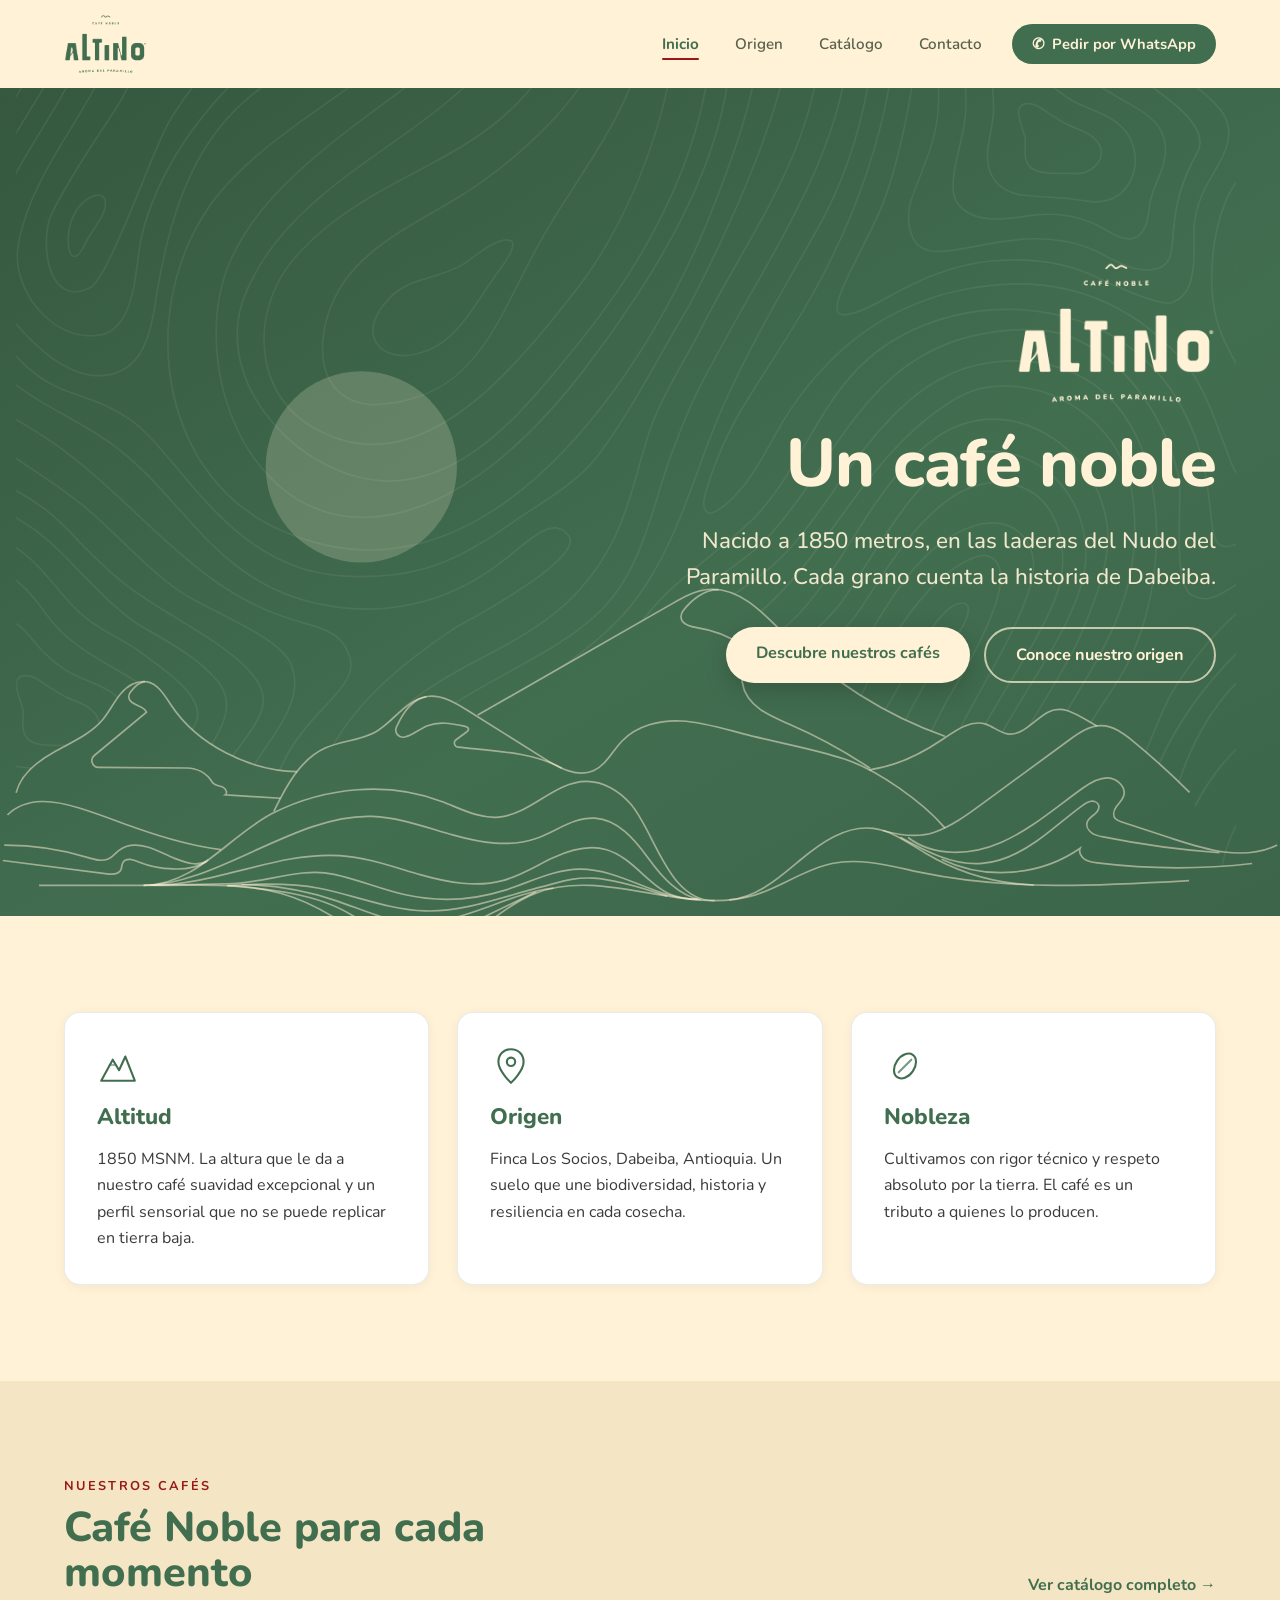
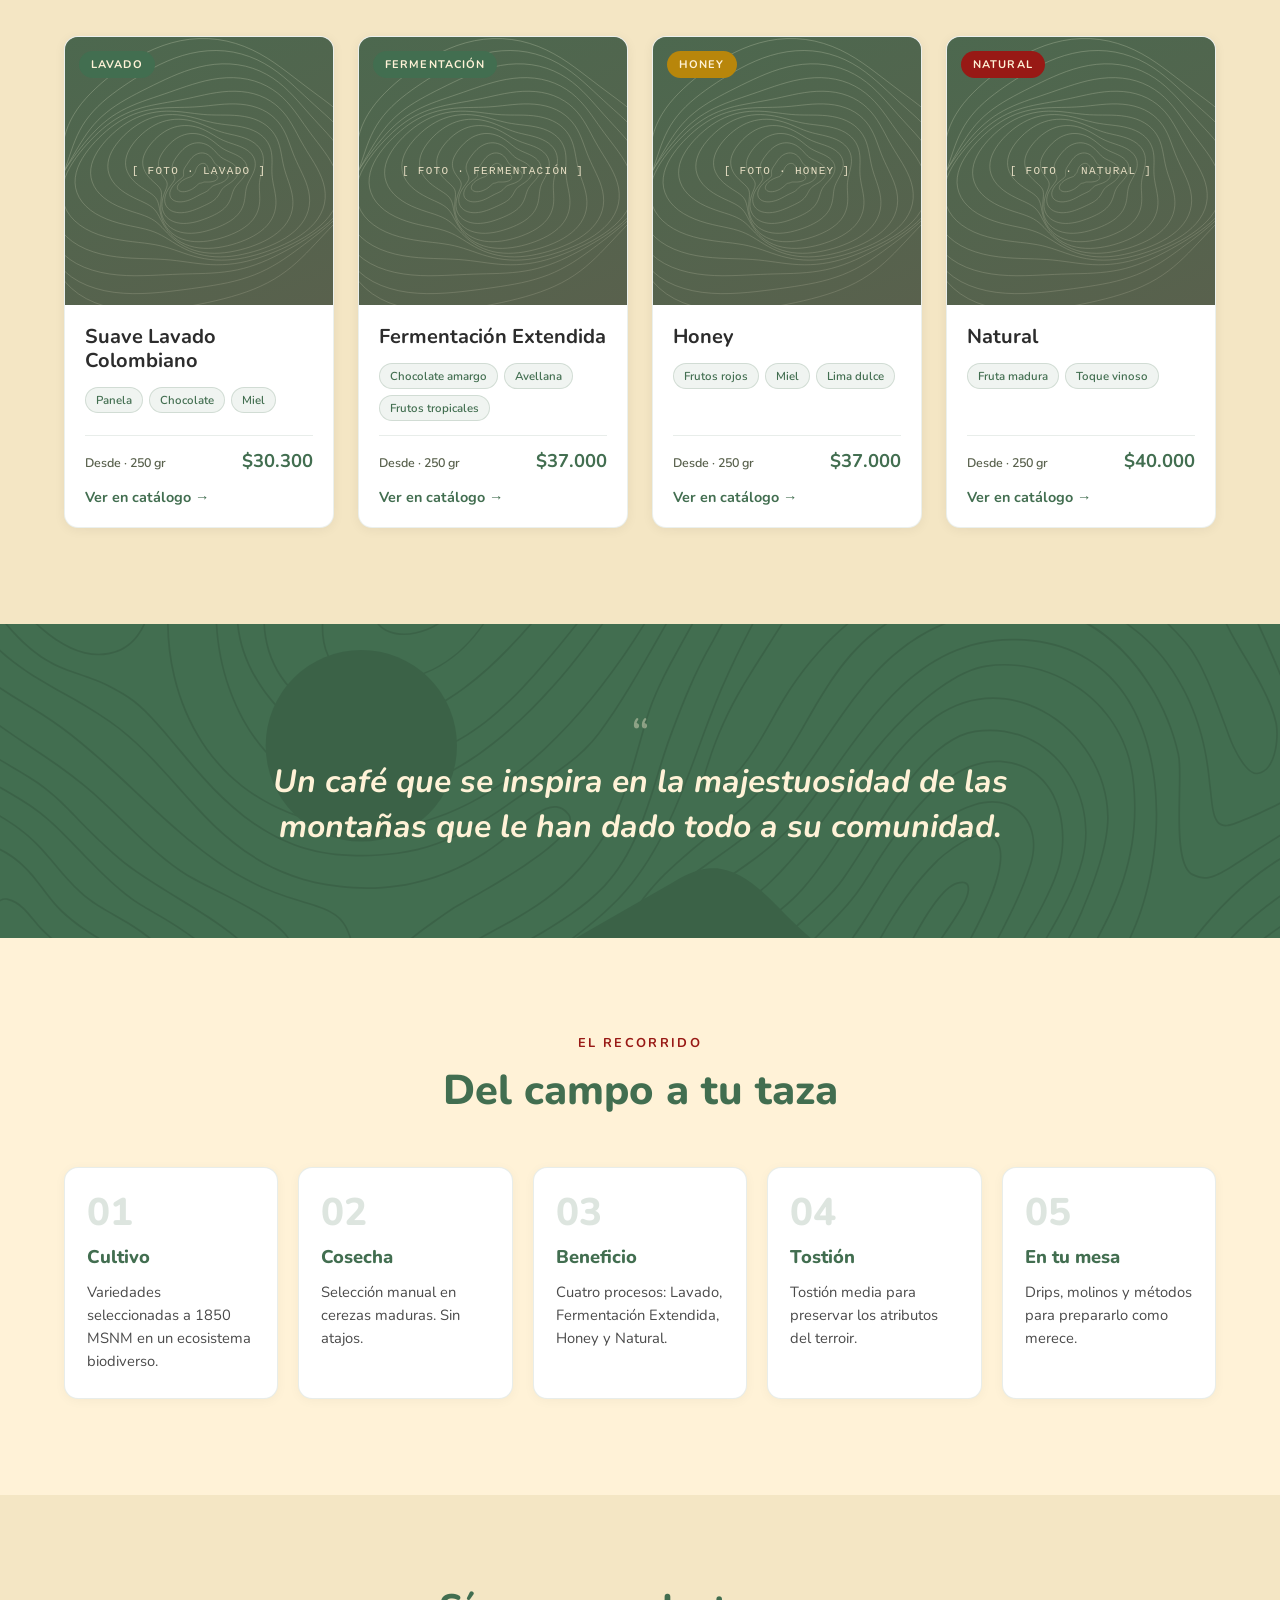
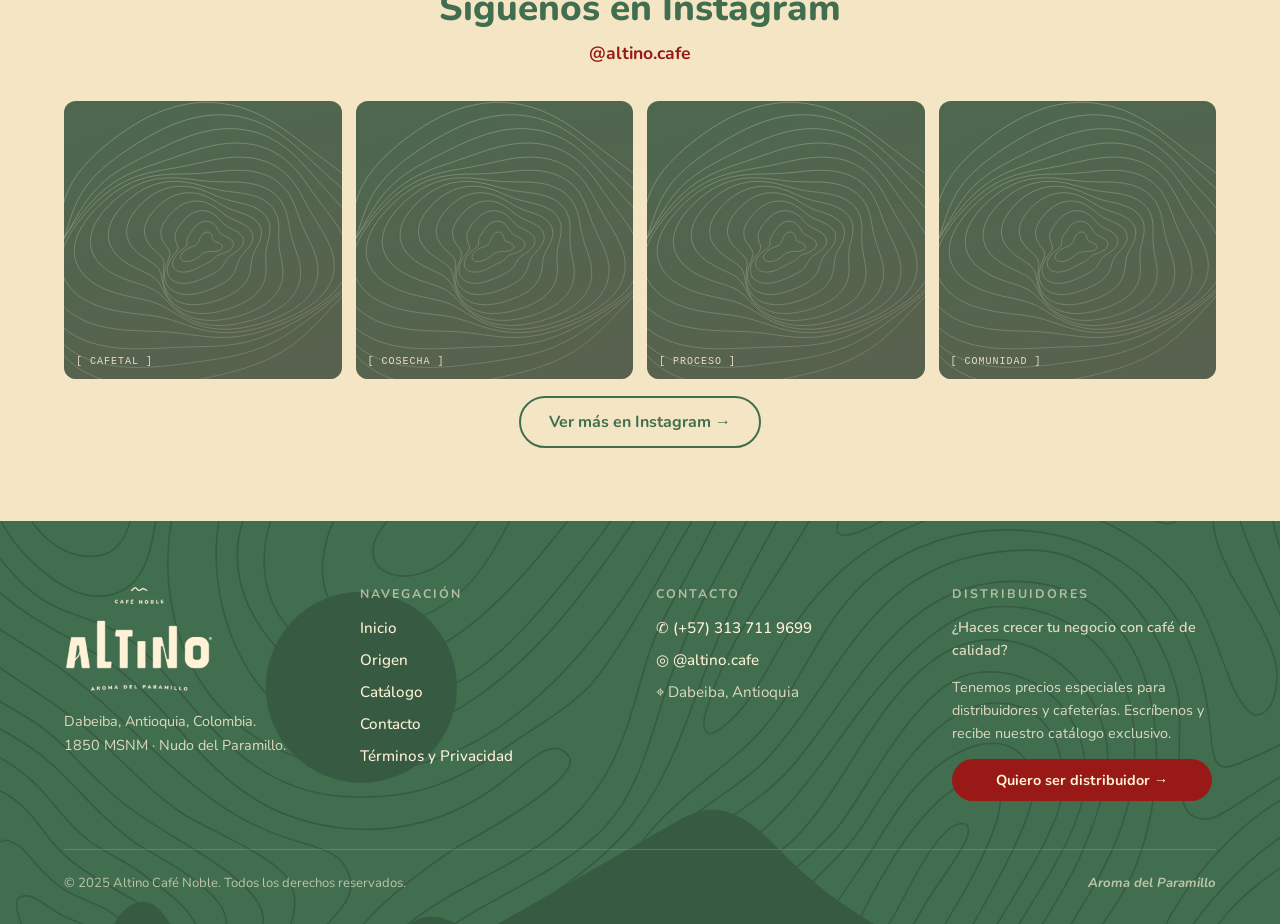
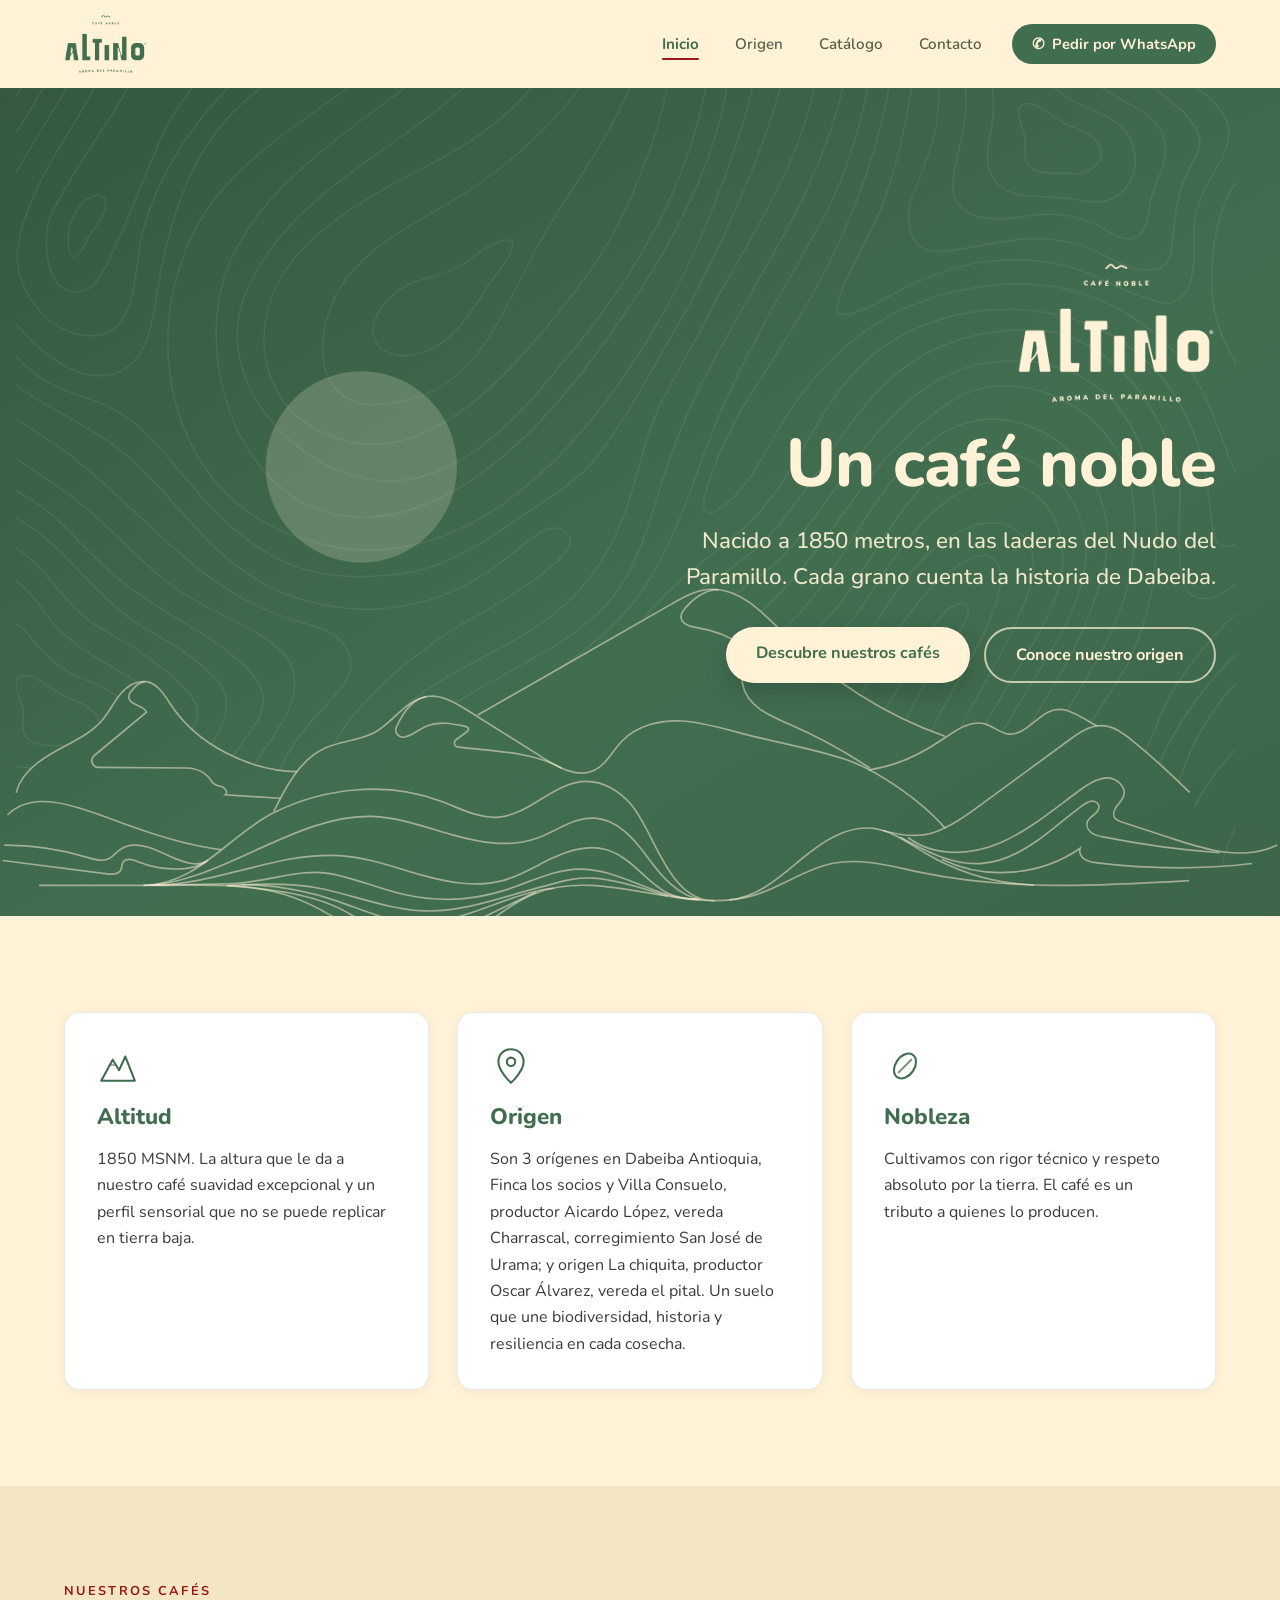
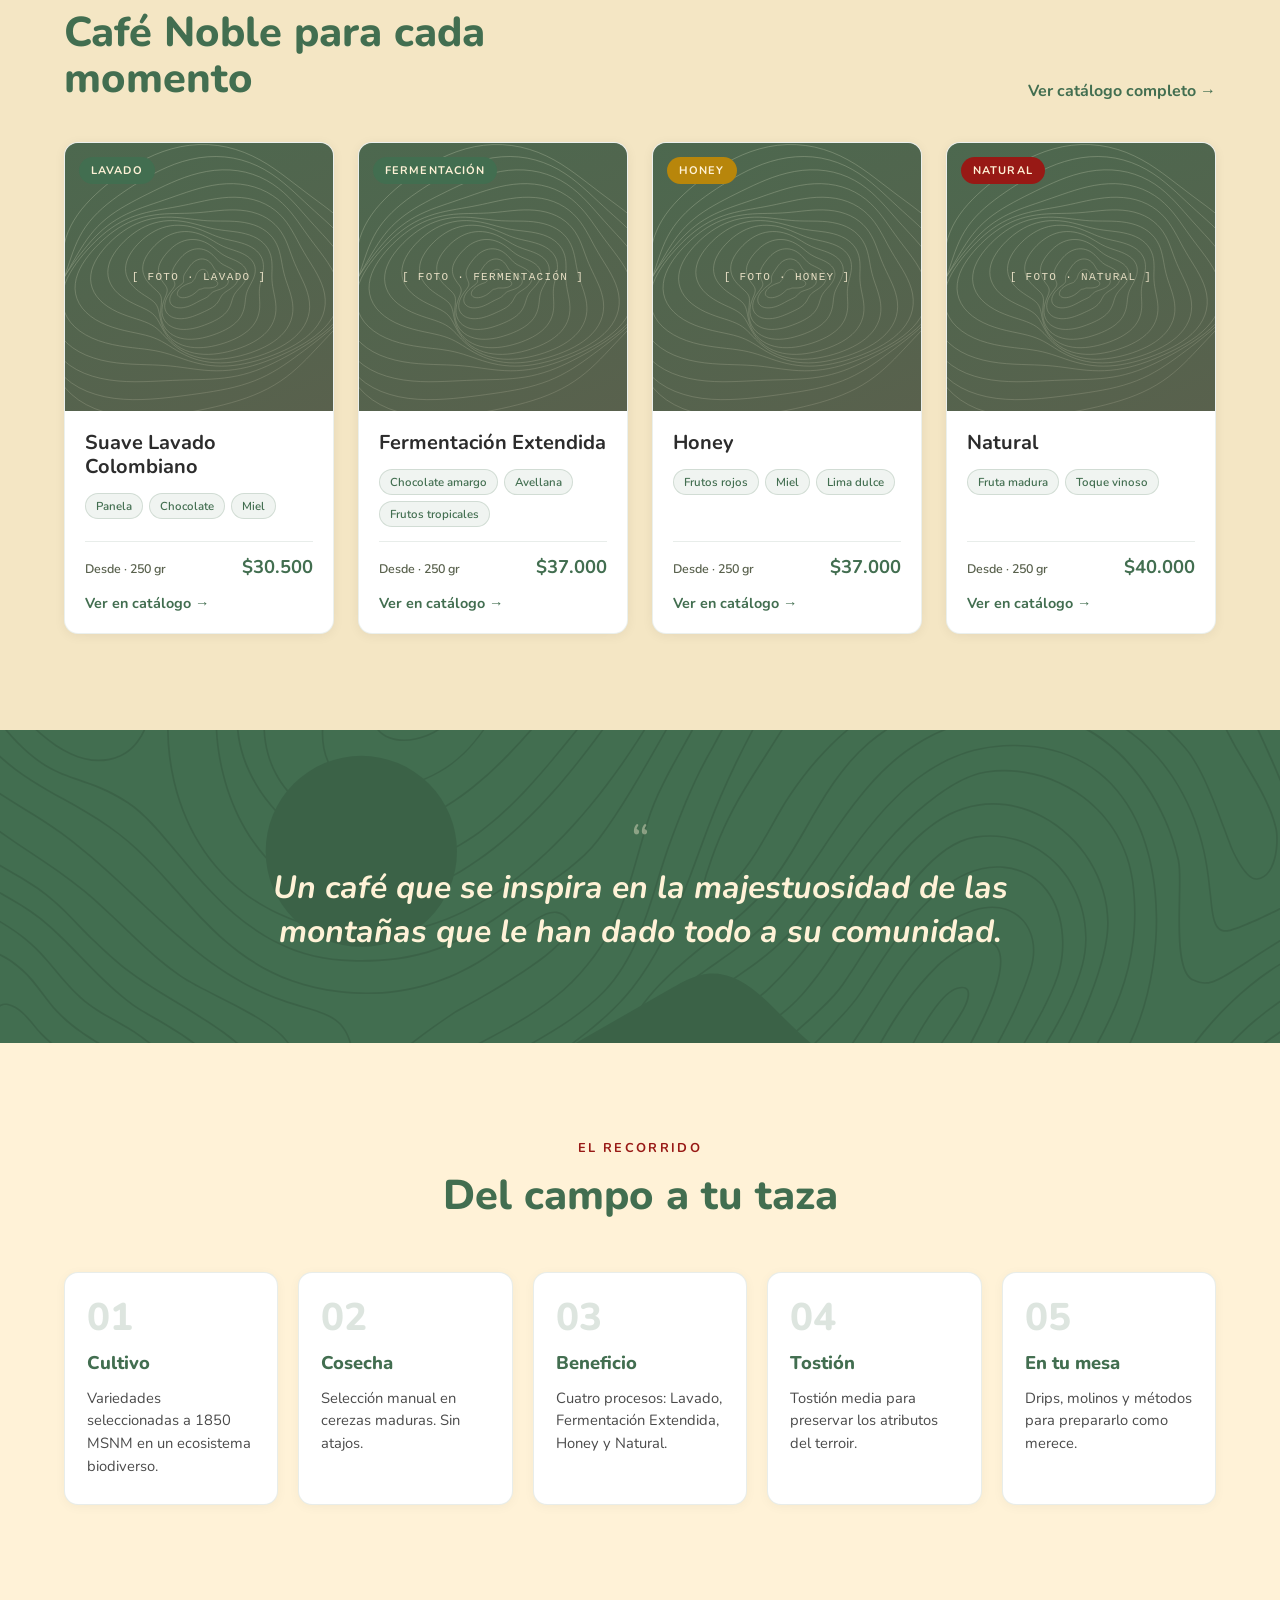
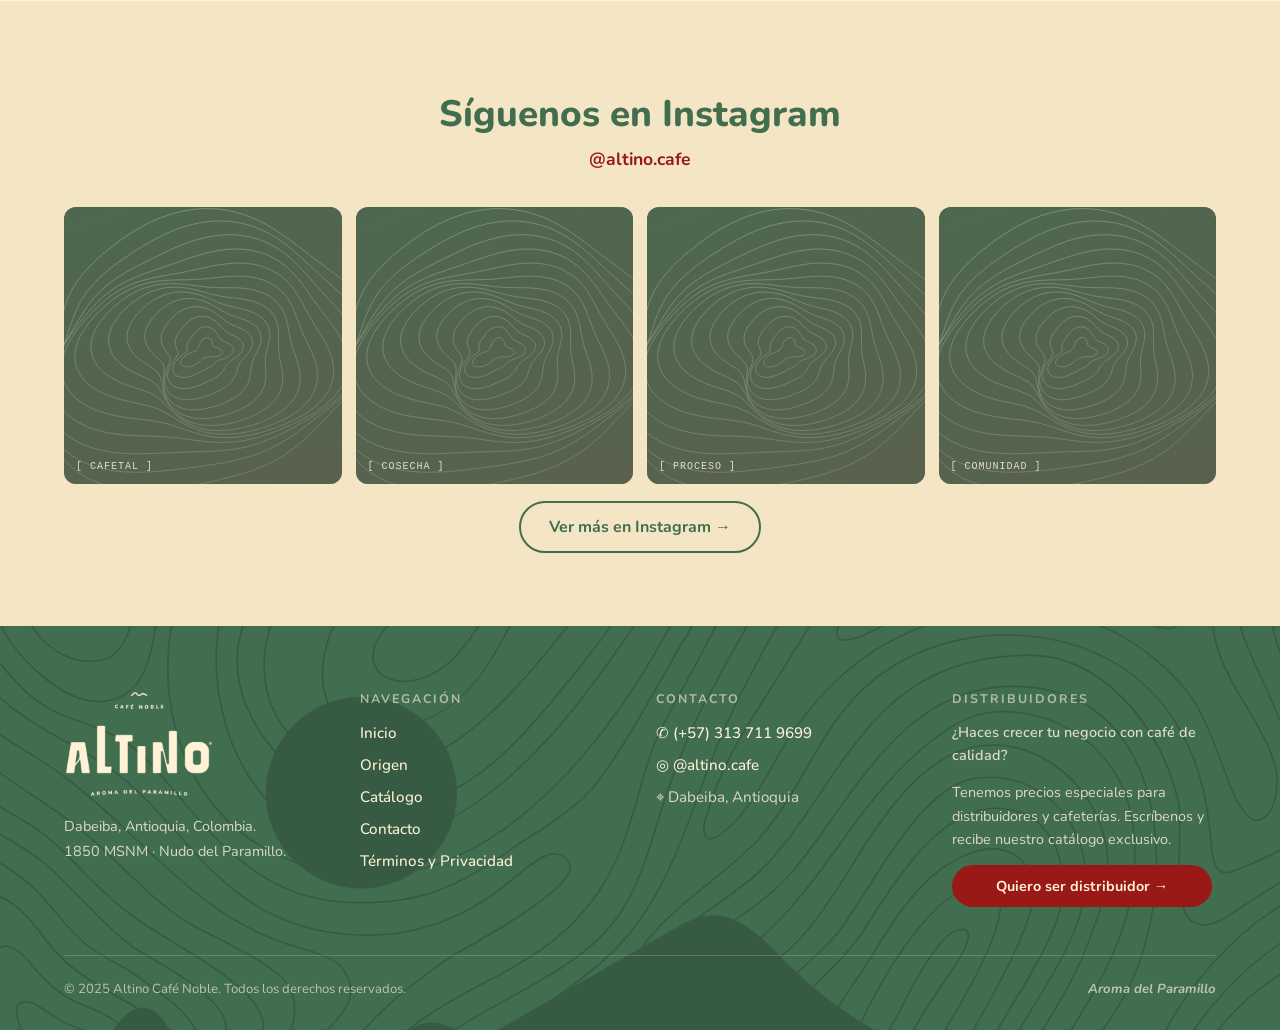
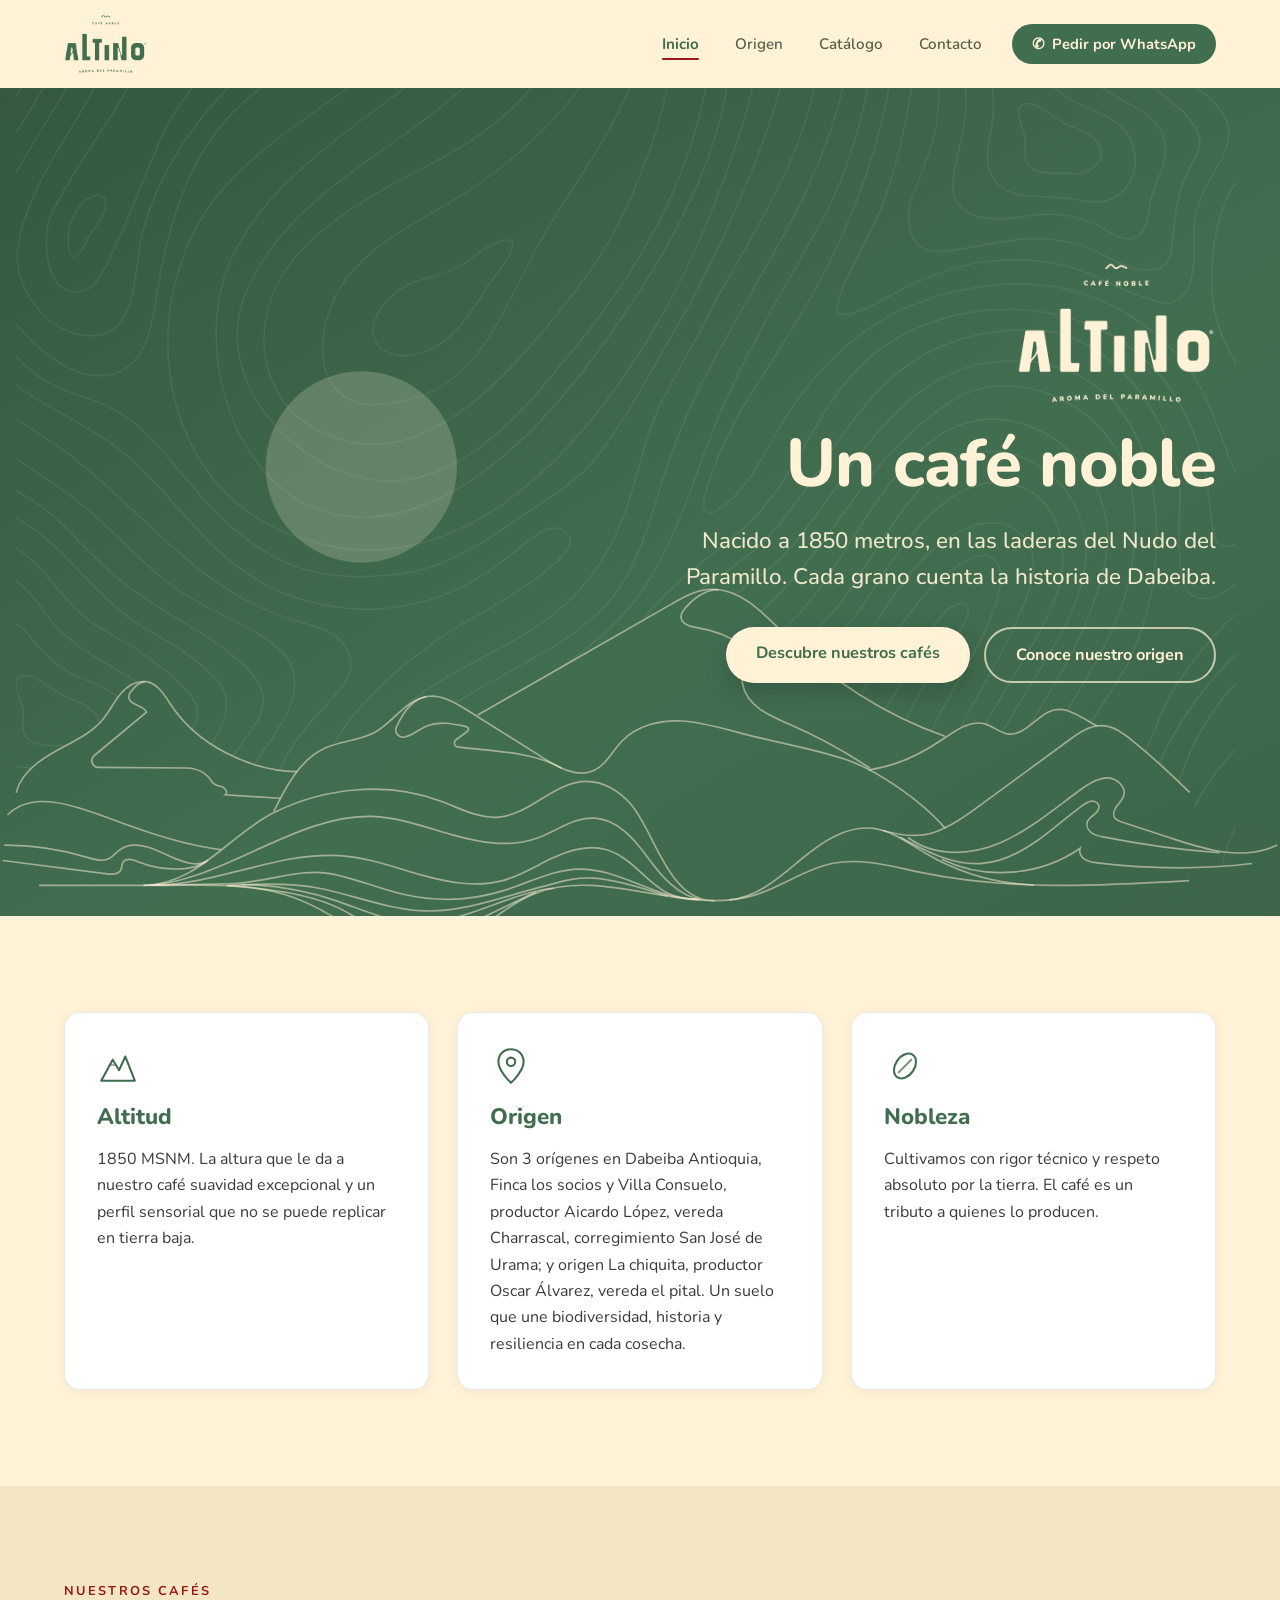
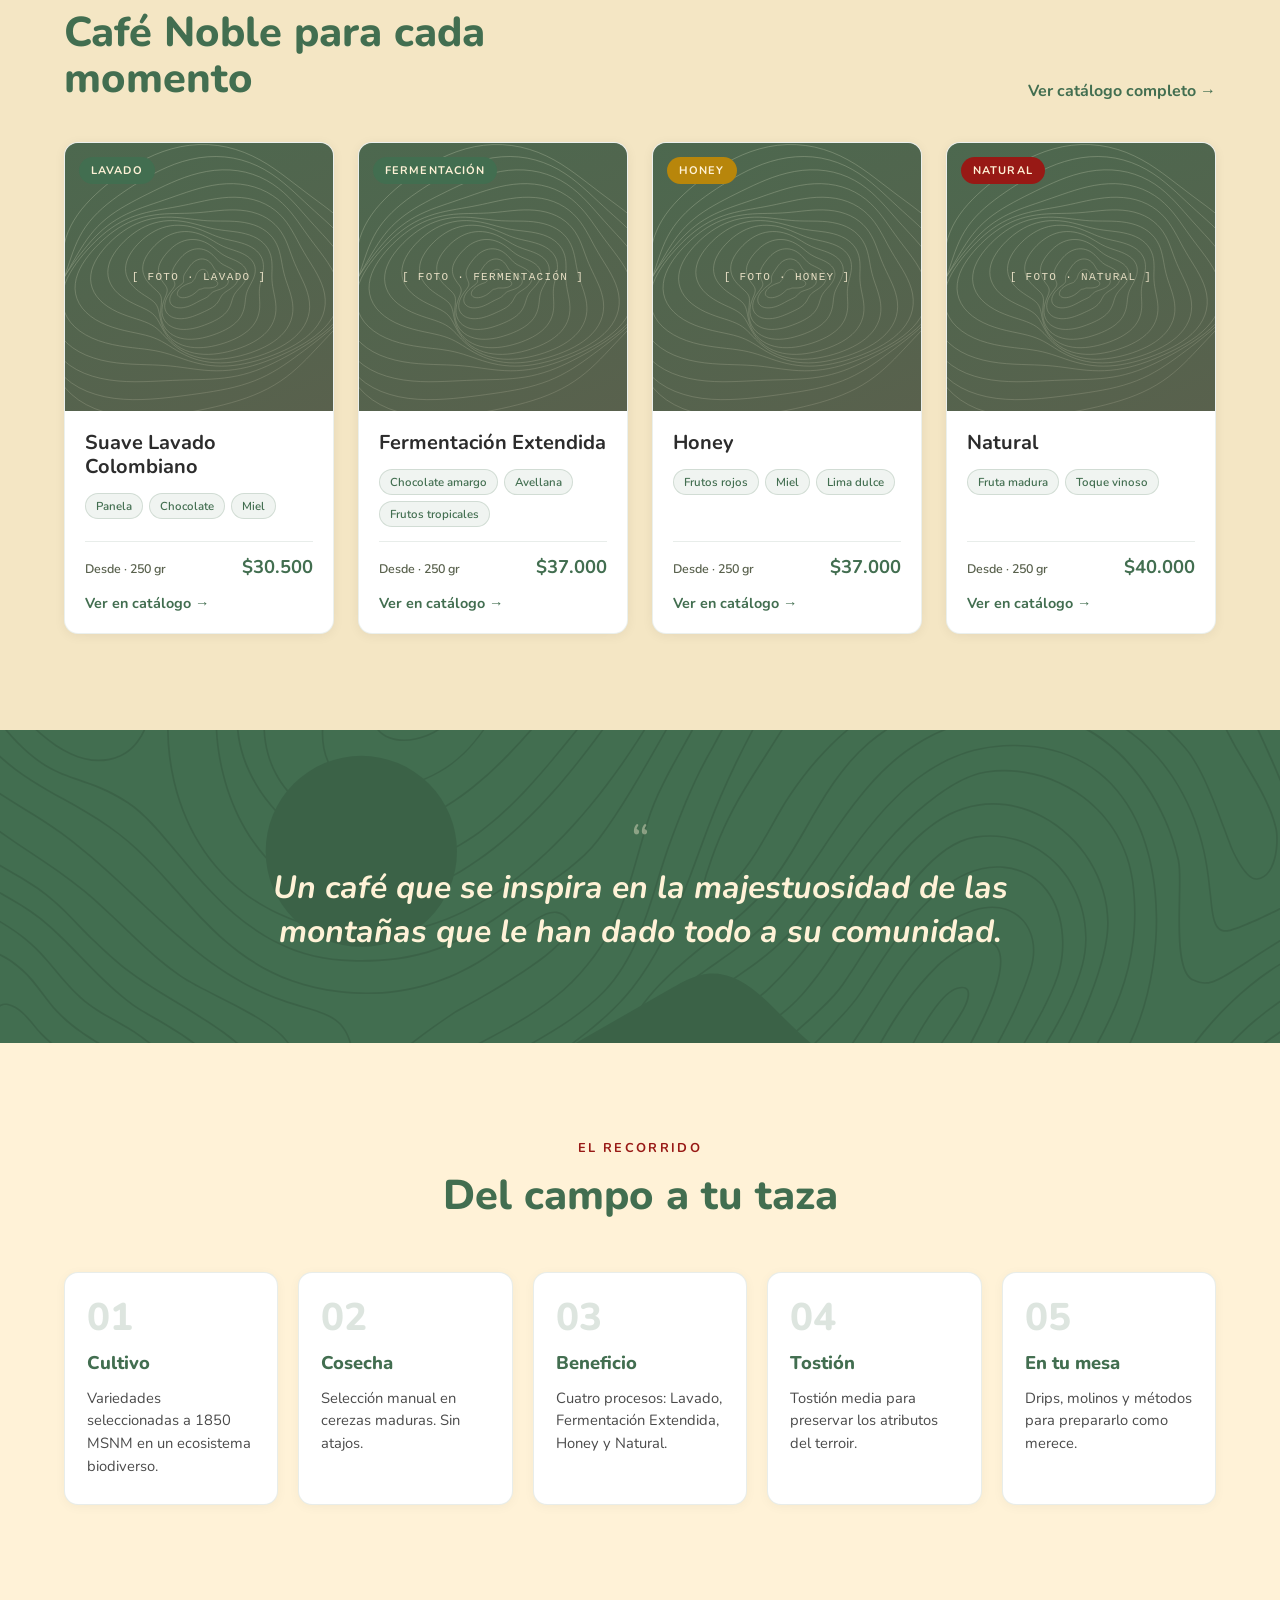
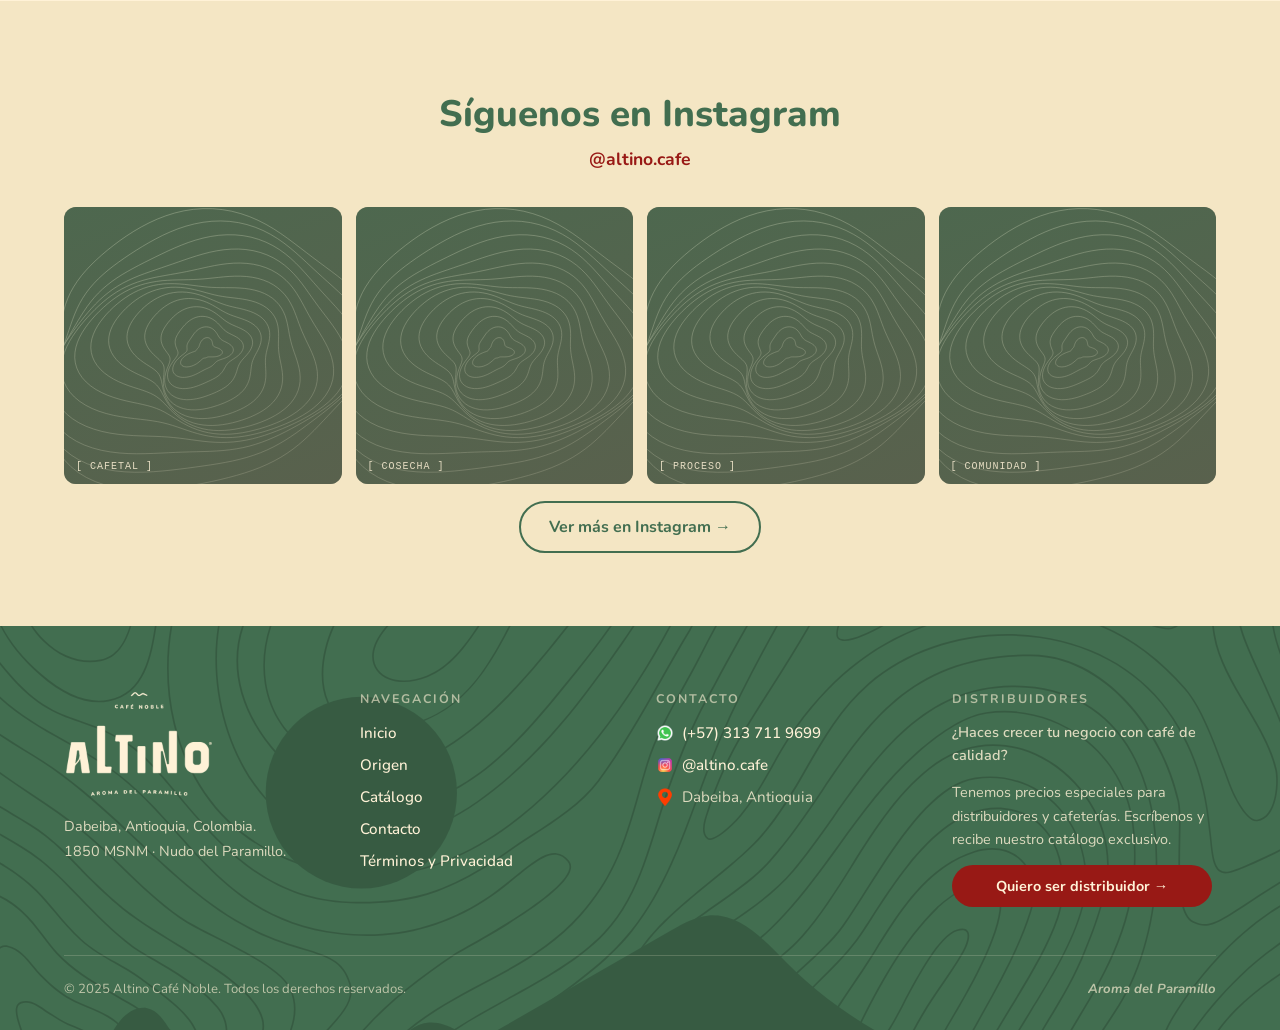
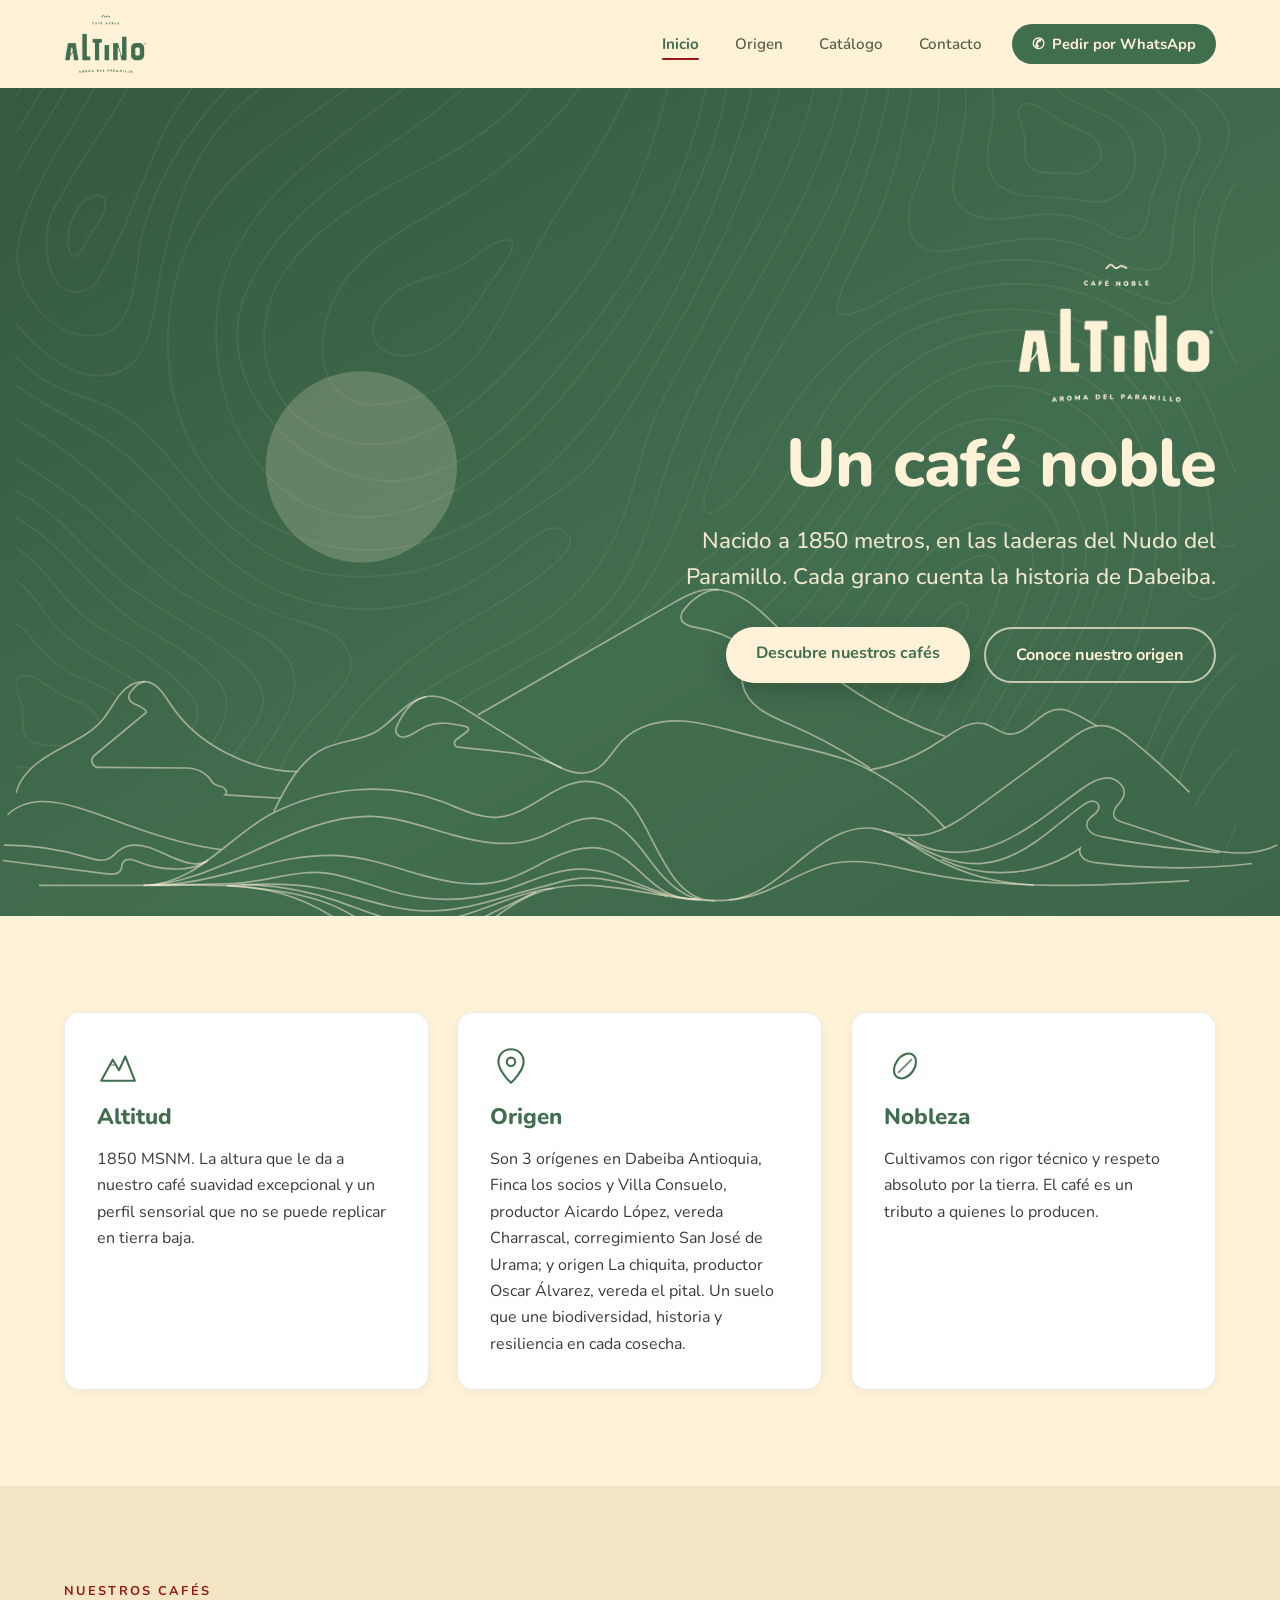
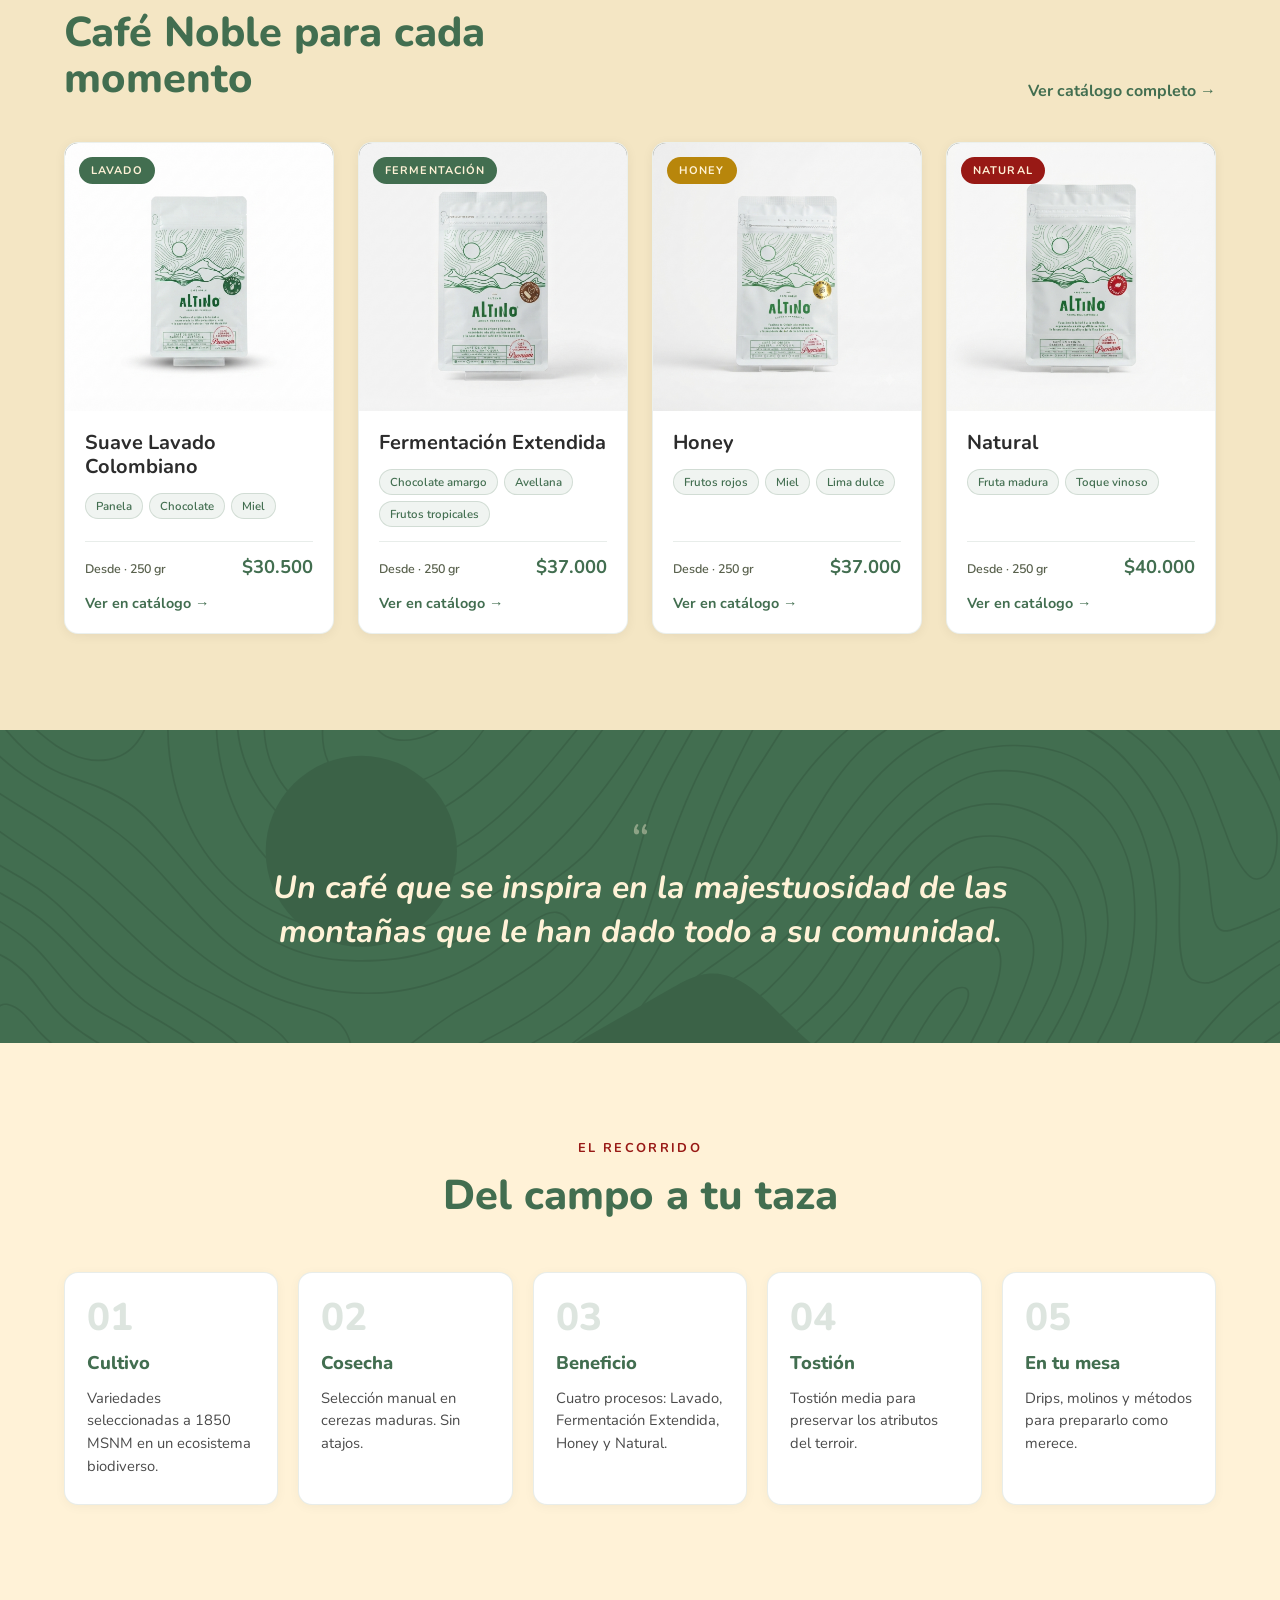
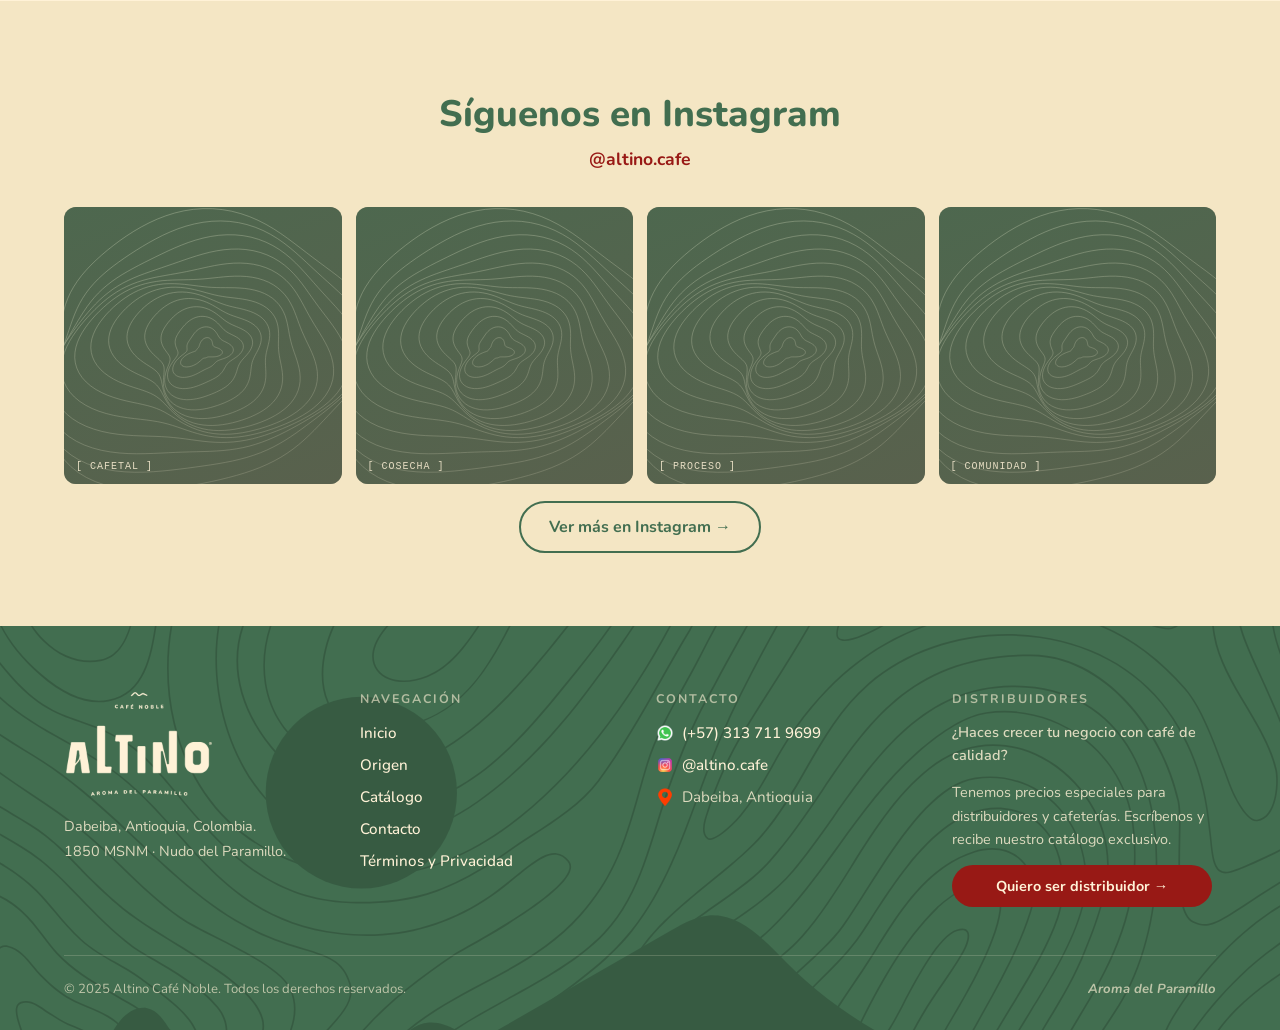
